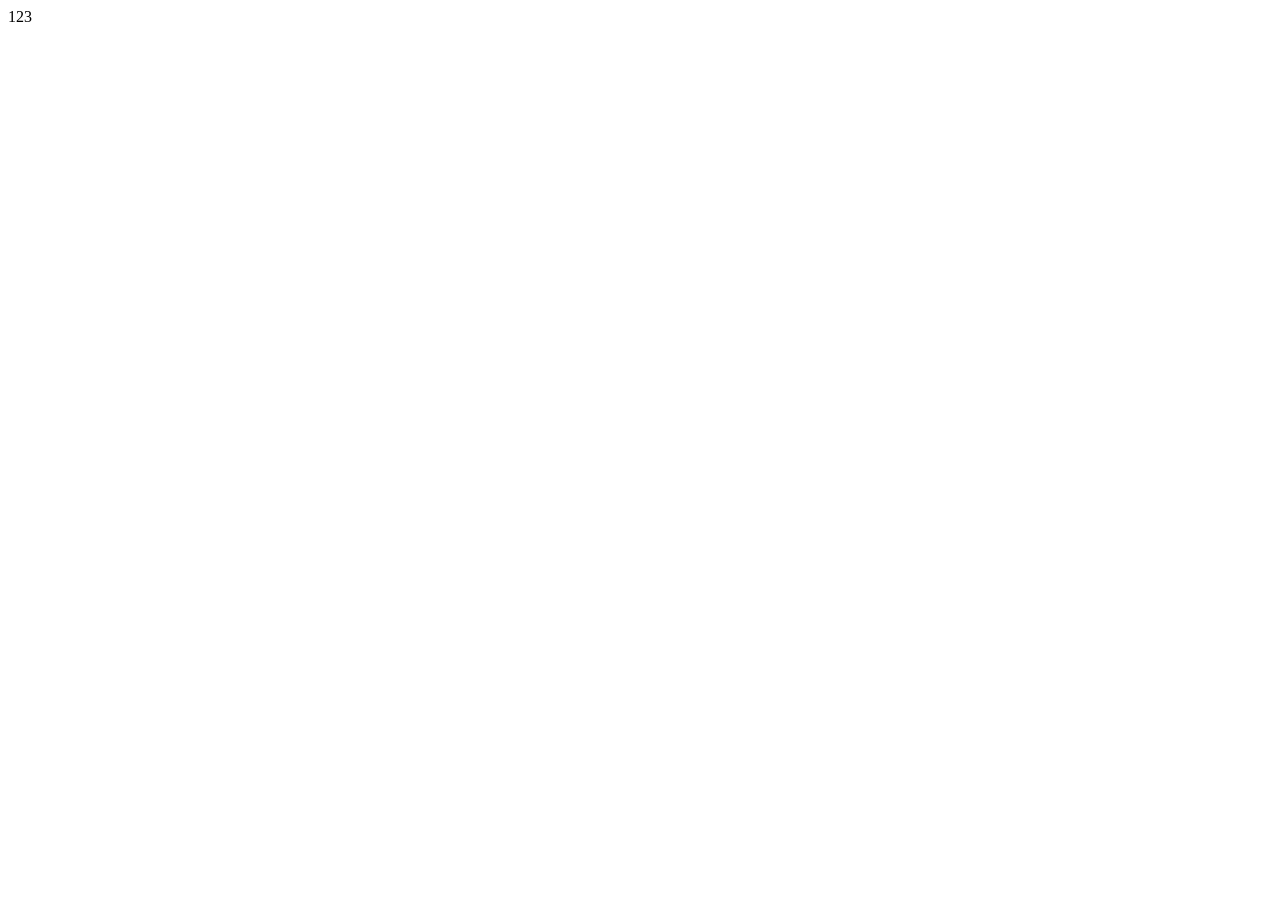
==== index.html @ 6142a8b9 "20250830" ====
<!DOCTYPE html PUBLIC "-//W3C//DTD XHTML 1.0 Transitional//EN" "http://www.w3.org/TR/xhtml1/DTD/xhtml1-transitional.dtd">
<html lang="zh-CN">
<head>
<meta name="renderer" content="webkit" />
<meta http-equiv="X-UA-Compatible" content="IE=edge,chrome=1" />
<meta http-equiv="Content-Type" content="text/html" charset="utf-8" />
<title>网页标题</title>
</head>
<body>
123
</body>
</html>
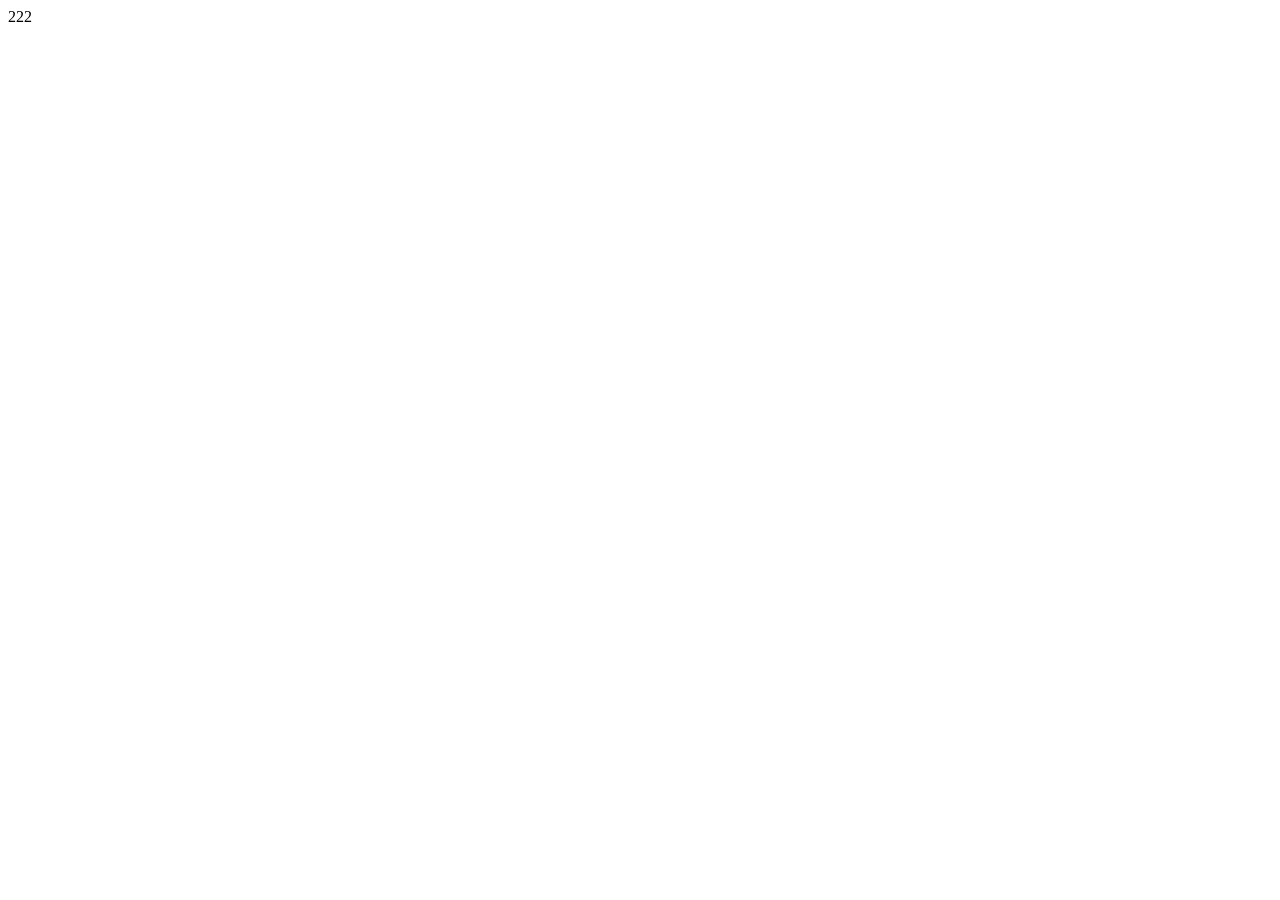
==== commit bc05e3be: "20250830" ====
--- a/index.html
+++ b/index.html
@@ -7,6 +7,6 @@
 <title>网页标题</title>
 </head>
 <body>
-123
+222
 </body>
 </html>
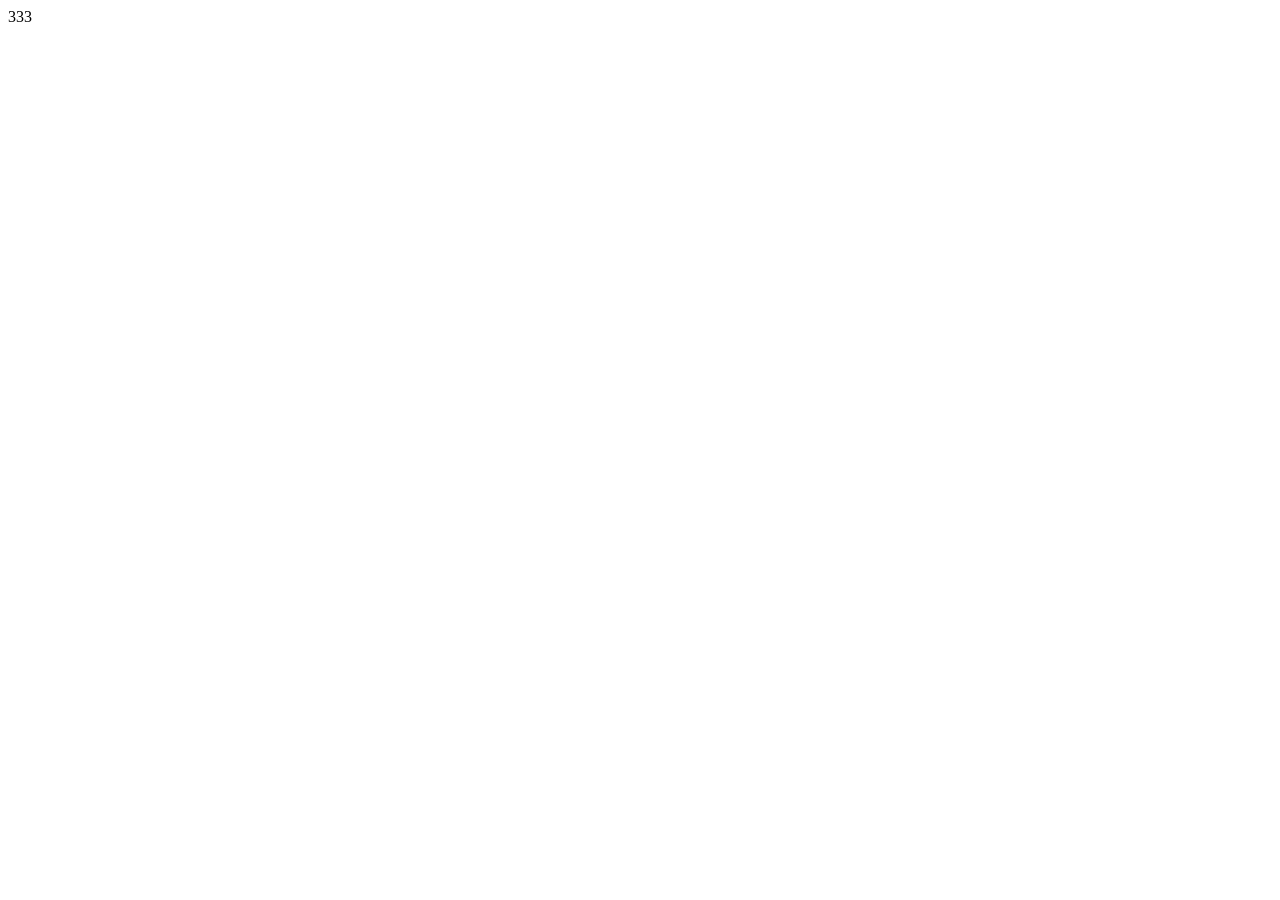
==== commit 6b33697f: "20250830" ====
--- a/index.html
+++ b/index.html
@@ -7,6 +7,6 @@
 <title>网页标题</title>
 </head>
 <body>
-222
+333
 </body>
 </html>
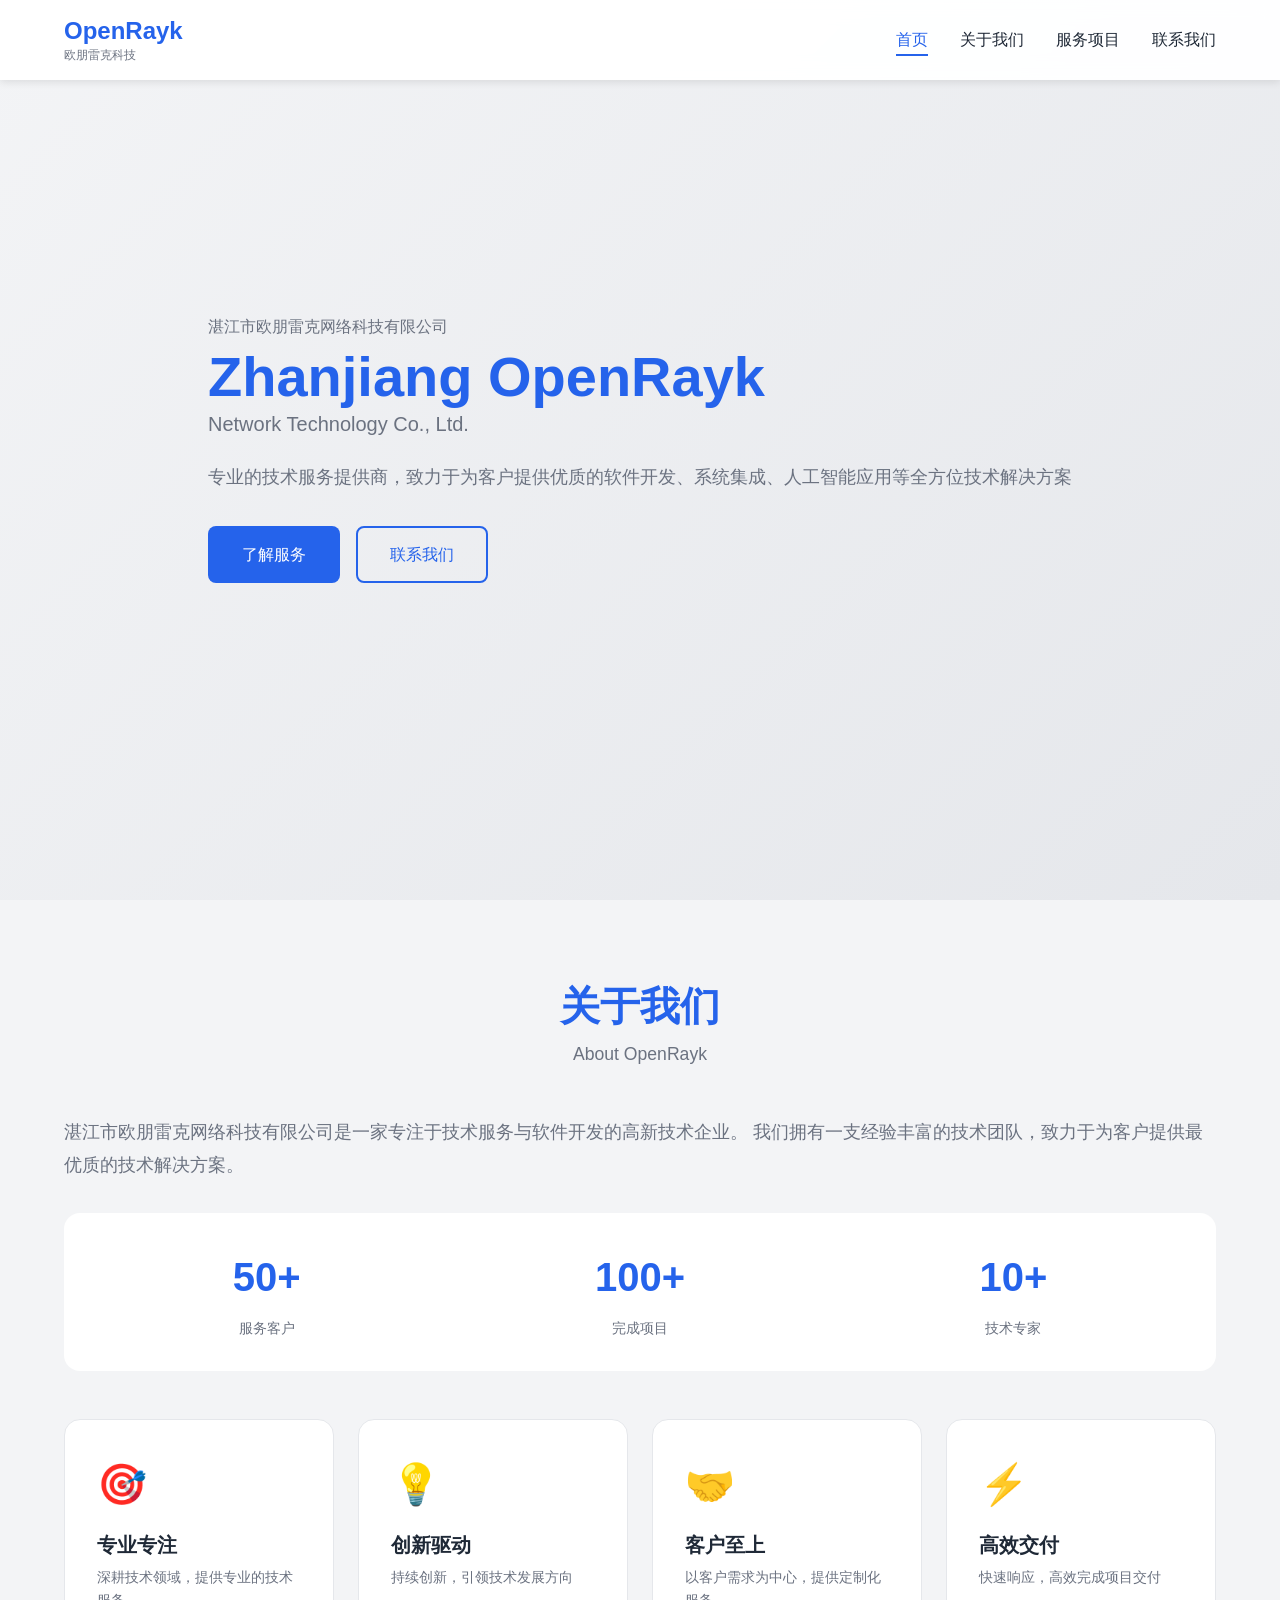
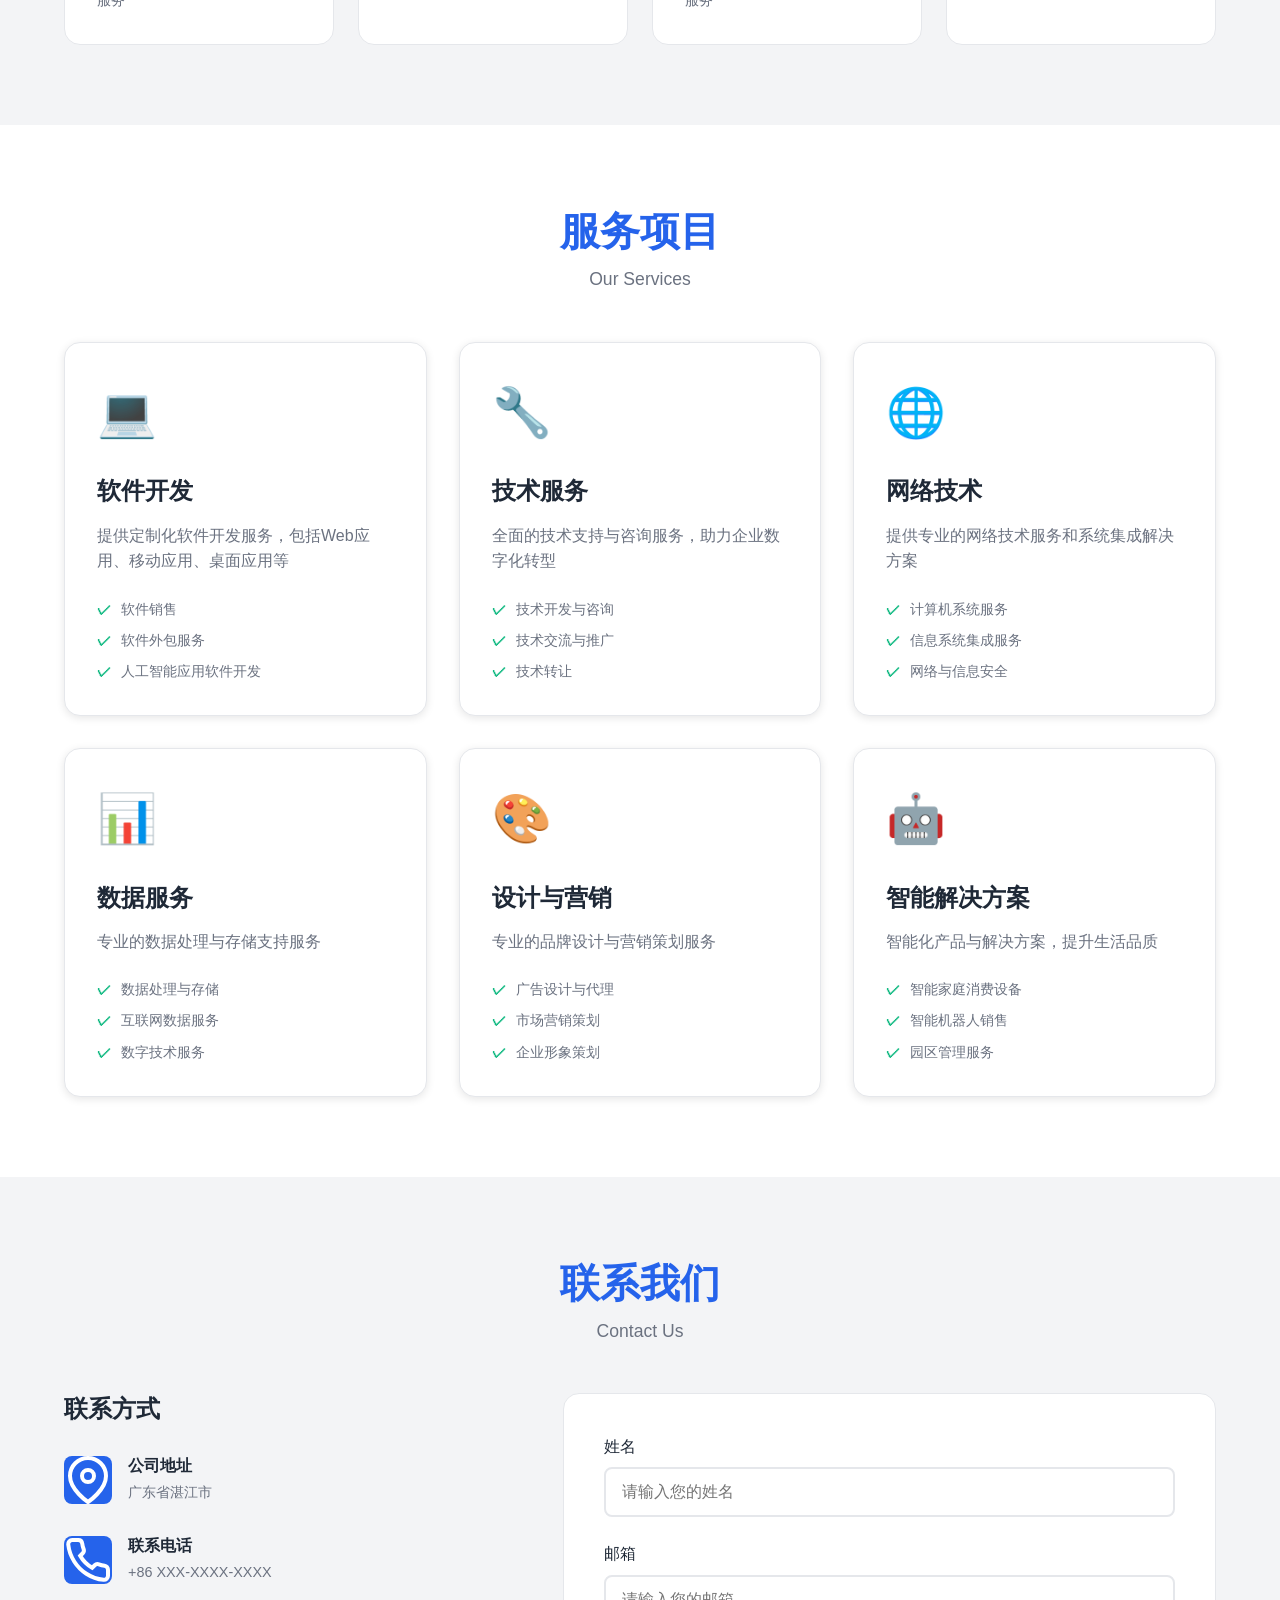
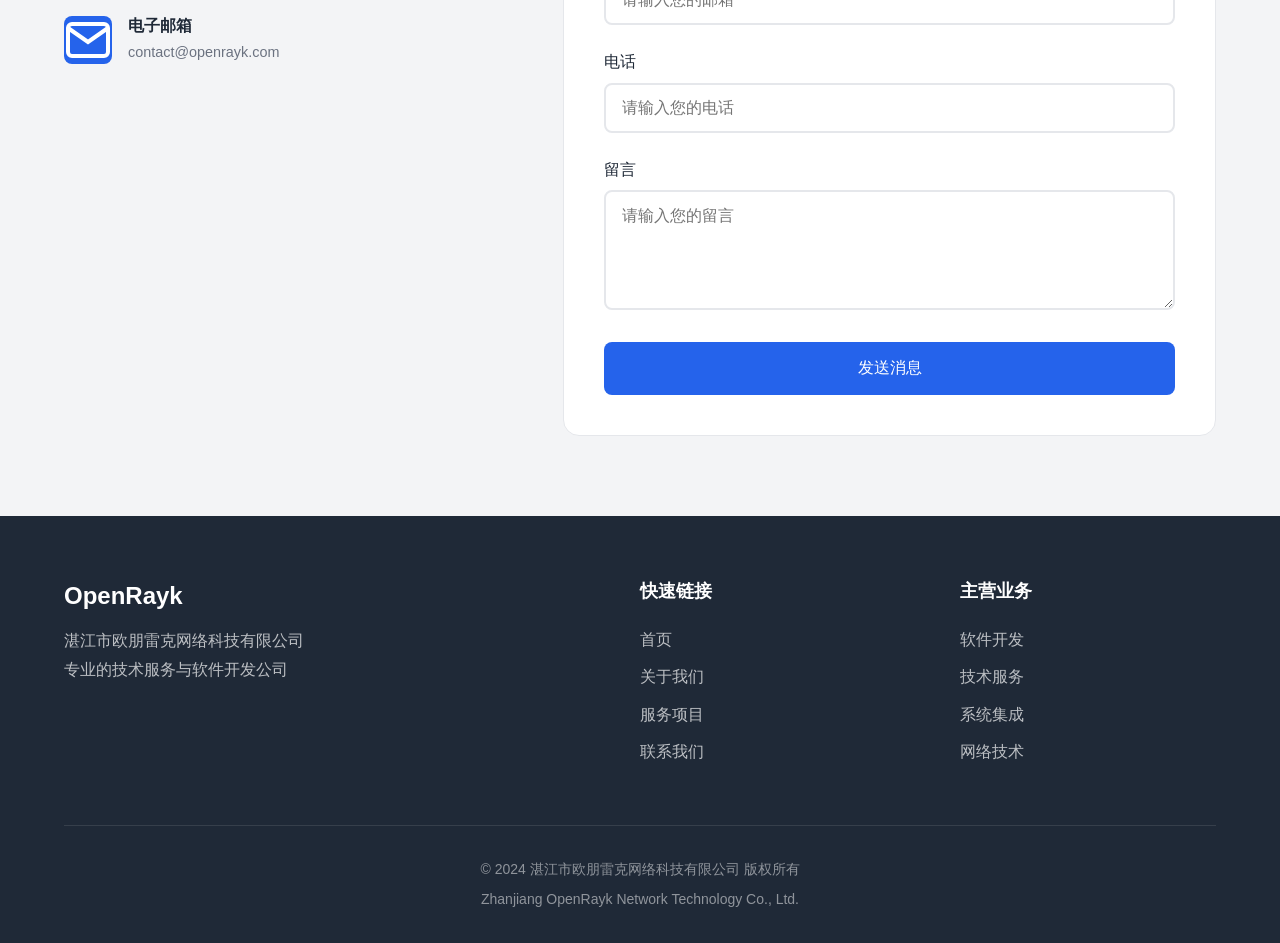
==== commit df40885e: "20260402" ====
--- a/index.html
+++ b/index.html
@@ -1,12 +1,300 @@
-<!DOCTYPE html PUBLIC "-//W3C//DTD XHTML 1.0 Transitional//EN" "http://www.w3.org/TR/xhtml1/DTD/xhtml1-transitional.dtd">
+<!DOCTYPE html>
 <html lang="zh-CN">
 <head>
-<meta name="renderer" content="webkit" />
-<meta http-equiv="X-UA-Compatible" content="IE=edge,chrome=1" />
-<meta http-equiv="Content-Type" content="text/html" charset="utf-8" />
-<title>网页标题</title>
+    <meta charset="UTF-8">
+    <meta name="viewport" content="width=device-width, initial-scale=1.0">
+    <meta name="description" content="湛江市欧朋雷克网络科技有限公司 - 专业的技术服务与软件开发公司">
+    <meta name="keywords" content="软件开发,技术服务,人工智能,网络技术,OpenRayk">
+    <title>湛江市欧朋雷克网络科技有限公司 | OpenRayk Network Technology</title>
+    <link rel="stylesheet" href="styles.css">
+    <link rel="icon" type="image/png" href="data:image/svg+xml,<svg xmlns='http://www.w3.org/2000/svg' viewBox='0 0 100 100'><text y='.9em' font-size='90'>🌐</text></svg>">
 </head>
 <body>
-333
+    <header class="header" id="header">
+        <nav class="nav container">
+            <div class="nav__logo">
+                <h1>OpenRayk</h1>
+                <span class="nav__subtitle">欧朋雷克科技</span>
+            </div>
+            <div class="nav__menu" id="nav-menu">
+                <ul class="nav__list">
+                    <li class="nav__item"><a href="#home" class="nav__link active">首页</a></li>
+                    <li class="nav__item"><a href="#about" class="nav__link">关于我们</a></li>
+                    <li class="nav__item"><a href="#services" class="nav__link">服务项目</a></li>
+                    <li class="nav__item"><a href="#contact" class="nav__link">联系我们</a></li>
+                </ul>
+                <div class="nav__close" id="nav-close">
+                    <svg width="24" height="24" viewBox="0 0 24 24" fill="none" stroke="currentColor" stroke-width="2">
+                        <line x1="18" y1="6" x2="6" y2="18"></line>
+                        <line x1="6" y1="6" x2="18" y2="18"></line>
+                    </svg>
+                </div>
+            </div>
+            <div class="nav__toggle" id="nav-toggle">
+                <svg width="24" height="24" viewBox="0 0 24 24" fill="none" stroke="currentColor" stroke-width="2">
+                    <line x1="3" y1="12" x2="21" y2="12"></line>
+                    <line x1="3" y1="6" x2="21" y2="6"></line>
+                    <line x1="3" y1="18" x2="21" y2="18"></line>
+                </svg>
+            </div>
+        </nav>
+    </header>
+
+    <main class="main">
+        <section class="hero section" id="home">
+            <div class="hero__container container">
+                <div class="hero__content">
+                    <h2 class="hero__title">
+                        <span class="hero__title-small">湛江市欧朋雷克网络科技有限公司</span>
+                        <span class="hero__title-main">Zhanjiang OpenRayk</span>
+                        <span class="hero__title-sub">Network Technology Co., Ltd.</span>
+                    </h2>
+                    <p class="hero__description">
+                        专业的技术服务提供商，致力于为客户提供优质的软件开发、系统集成、人工智能应用等全方位技术解决方案
+                    </p>
+                    <div class="hero__buttons">
+                        <a href="#services" class="button button--primary">了解服务</a>
+                        <a href="#contact" class="button button--outline">联系我们</a>
+                    </div>
+                </div>
+            </div>
+        </section>
+
+        <section class="about section" id="about">
+            <div class="container">
+                <h2 class="section__title">关于我们</h2>
+                <p class="section__subtitle">About OpenRayk</p>
+                
+                <div class="about__content">
+                    <div class="about__info">
+                        <p class="about__description">
+                            湛江市欧朋雷克网络科技有限公司是一家专注于技术服务与软件开发的高新技术企业。
+                            我们拥有一支经验丰富的技术团队，致力于为客户提供最优质的技术解决方案。
+                        </p>
+                        <div class="about__stats">
+                            <div class="stat__item">
+                                <span class="stat__number">50+</span>
+                                <span class="stat__text">服务客户</span>
+                            </div>
+                            <div class="stat__item">
+                                <span class="stat__number">100+</span>
+                                <span class="stat__text">完成项目</span>
+                            </div>
+                            <div class="stat__item">
+                                <span class="stat__number">10+</span>
+                                <span class="stat__text">技术专家</span>
+                            </div>
+                        </div>
+                    </div>
+                    
+                    <div class="about__features">
+                        <div class="feature__card">
+                            <div class="feature__icon">🎯</div>
+                            <h3 class="feature__title">专业专注</h3>
+                            <p class="feature__description">深耕技术领域，提供专业的技术服务</p>
+                        </div>
+                        <div class="feature__card">
+                            <div class="feature__icon">💡</div>
+                            <h3 class="feature__title">创新驱动</h3>
+                            <p class="feature__description">持续创新，引领技术发展方向</p>
+                        </div>
+                        <div class="feature__card">
+                            <div class="feature__icon">🤝</div>
+                            <h3 class="feature__title">客户至上</h3>
+                            <p class="feature__description">以客户需求为中心，提供定制化服务</p>
+                        </div>
+                        <div class="feature__card">
+                            <div class="feature__icon">⚡</div>
+                            <h3 class="feature__title">高效交付</h3>
+                            <p class="feature__description">快速响应，高效完成项目交付</p>
+                        </div>
+                    </div>
+                </div>
+            </div>
+        </section>
+
+        <section class="services section" id="services">
+            <div class="container">
+                <h2 class="section__title">服务项目</h2>
+                <p class="section__subtitle">Our Services</p>
+                
+                <div class="services__grid">
+                    <div class="service__card">
+                        <div class="service__icon">💻</div>
+                        <h3 class="service__title">软件开发</h3>
+                        <p class="service__description">提供定制化软件开发服务，包括Web应用、移动应用、桌面应用等</p>
+                        <ul class="service__list">
+                            <li>软件销售</li>
+                            <li>软件外包服务</li>
+                            <li>人工智能应用软件开发</li>
+                        </ul>
+                    </div>
+
+                    <div class="service__card">
+                        <div class="service__icon">🔧</div>
+                        <h3 class="service__title">技术服务</h3>
+                        <p class="service__description">全面的技术支持与咨询服务，助力企业数字化转型</p>
+                        <ul class="service__list">
+                            <li>技术开发与咨询</li>
+                            <li>技术交流与推广</li>
+                            <li>技术转让</li>
+                        </ul>
+                    </div>
+
+                    <div class="service__card">
+                        <div class="service__icon">🌐</div>
+                        <h3 class="service__title">网络技术</h3>
+                        <p class="service__description">提供专业的网络技术服务和系统集成解决方案</p>
+                        <ul class="service__list">
+                            <li>计算机系统服务</li>
+                            <li>信息系统集成服务</li>
+                            <li>网络与信息安全</li>
+                        </ul>
+                    </div>
+
+                    <div class="service__card">
+                        <div class="service__icon">📊</div>
+                        <h3 class="service__title">数据服务</h3>
+                        <p class="service__description">专业的数据处理与存储支持服务</p>
+                        <ul class="service__list">
+                            <li>数据处理与存储</li>
+                            <li>互联网数据服务</li>
+                            <li>数字技术服务</li>
+                        </ul>
+                    </div>
+
+                    <div class="service__card">
+                        <div class="service__icon">🎨</div>
+                        <h3 class="service__title">设计与营销</h3>
+                        <p class="service__description">专业的品牌设计与营销策划服务</p>
+                        <ul class="service__list">
+                            <li>广告设计与代理</li>
+                            <li>市场营销策划</li>
+                            <li>企业形象策划</li>
+                        </ul>
+                    </div>
+
+                    <div class="service__card">
+                        <div class="service__icon">🤖</div>
+                        <h3 class="service__title">智能解决方案</h3>
+                        <p class="service__description">智能化产品与解决方案，提升生活品质</p>
+                        <ul class="service__list">
+                            <li>智能家庭消费设备</li>
+                            <li>智能机器人销售</li>
+                            <li>园区管理服务</li>
+                        </ul>
+                    </div>
+                </div>
+            </div>
+        </section>
+
+        <section class="contact section" id="contact">
+            <div class="container">
+                <h2 class="section__title">联系我们</h2>
+                <p class="section__subtitle">Contact Us</p>
+                
+                <div class="contact__content">
+                    <div class="contact__info">
+                        <h3 class="contact__title">联系方式</h3>
+                        <div class="contact__item">
+                            <svg class="contact__icon" width="24" height="24" viewBox="0 0 24 24" fill="none" stroke="currentColor" stroke-width="2">
+                                <path d="M21 10c0 7-9 13-9 13s-9-6-9-13a9 9 0 0 1 18 0z"></path>
+                                <circle cx="12" cy="10" r="3"></circle>
+                            </svg>
+                            <div>
+                                <h4>公司地址</h4>
+                                <p>广东省湛江市</p>
+                            </div>
+                        </div>
+                        <div class="contact__item">
+                            <svg class="contact__icon" width="24" height="24" viewBox="0 0 24 24" fill="none" stroke="currentColor" stroke-width="2">
+                                <path d="M22 16.92v3a2 2 0 0 1-2.18 2 19.79 19.79 0 0 1-8.63-3.07 19.5 19.5 0 0 1-6-6 19.79 19.79 0 0 1-3.07-8.67A2 2 0 0 1 4.11 2h3a2 2 0 0 1 2 1.72 12.84 12.84 0 0 0 .7 2.81 2 2 0 0 1-.45 2.11L8.09 9.91a16 16 0 0 0 6 6l1.27-1.27a2 2 0 0 1 2.11-.45 12.84 12.84 0 0 0 2.81.7A2 2 0 0 1 22 16.92z"></path>
+                            </svg>
+                            <div>
+                                <h4>联系电话</h4>
+                                <p>+86 XXX-XXXX-XXXX</p>
+                            </div>
+                        </div>
+                        <div class="contact__item">
+                            <svg class="contact__icon" width="24" height="24" viewBox="0 0 24 24" fill="none" stroke="currentColor" stroke-width="2">
+                                <path d="M4 4h16c1.1 0 2 .9 2 2v12c0 1.1-.9 2-2 2H4c-1.1 0-2-.9-2-2V6c0-1.1.9-2 2-2z"></path>
+                                <polyline points="22,6 12,13 2,6"></polyline>
+                            </svg>
+                            <div>
+                                <h4>电子邮箱</h4>
+                                <p>contact@openrayk.com</p>
+                            </div>
+                        </div>
+                    </div>
+
+                    <div class="contact__form-wrapper">
+                        <form class="contact__form" id="contact-form">
+                            <div class="form__group">
+                                <label for="name" class="form__label">姓名</label>
+                                <input type="text" id="name" name="name" class="form__input" placeholder="请输入您的姓名" required>
+                            </div>
+                            <div class="form__group">
+                                <label for="email" class="form__label">邮箱</label>
+                                <input type="email" id="email" name="email" class="form__input" placeholder="请输入您的邮箱" required>
+                            </div>
+                            <div class="form__group">
+                                <label for="phone" class="form__label">电话</label>
+                                <input type="tel" id="phone" name="phone" class="form__input" placeholder="请输入您的电话">
+                            </div>
+                            <div class="form__group">
+                                <label for="message" class="form__label">留言</label>
+                                <textarea id="message" name="message" class="form__textarea" placeholder="请输入您的留言" rows="4" required></textarea>
+                            </div>
+                            <button type="submit" class="button button--primary button--full">发送消息</button>
+                        </form>
+                    </div>
+                </div>
+            </div>
+        </section>
+    </main>
+
+    <footer class="footer">
+        <div class="container">
+            <div class="footer__content">
+                <div class="footer__info">
+                    <h3 class="footer__logo">OpenRayk</h3>
+                    <p class="footer__description">
+                        湛江市欧朋雷克网络科技有限公司<br>
+                        专业的技术服务与软件开发公司
+                    </p>
+                </div>
+                <div class="footer__links">
+                    <h4>快速链接</h4>
+                    <ul>
+                        <li><a href="#home">首页</a></li>
+                        <li><a href="#about">关于我们</a></li>
+                        <li><a href="#services">服务项目</a></li>
+                        <li><a href="#contact">联系我们</a></li>
+                    </ul>
+                </div>
+                <div class="footer__services">
+                    <h4>主营业务</h4>
+                    <ul>
+                        <li>软件开发</li>
+                        <li>技术服务</li>
+                        <li>系统集成</li>
+                        <li>网络技术</li>
+                    </ul>
+                </div>
+            </div>
+            <div class="footer__bottom">
+                <p>&copy; 2024 湛江市欧朋雷克网络科技有限公司 版权所有</p>
+                <p>Zhanjiang OpenRayk Network Technology Co., Ltd.</p>
+            </div>
+        </div>
+    </footer>
+
+    <a href="#home" class="scrolltop" id="scrolltop">
+        <svg width="24" height="24" viewBox="0 0 24 24" fill="none" stroke="currentColor" stroke-width="2">
+            <polyline points="18 15 12 9 6 15"></polyline>
+        </svg>
+    </a>
+
+    <script src="script.js"></script>
 </body>
-</html>+</html>
--- a/styles.css
+++ b/styles.css
@@ -0,0 +1,574 @@
+:root {
+    --header-height: 5rem;
+    --primary-color: #2563eb;
+    --primary-dark: #1d4ed8;
+    --primary-light: #3b82f6;
+    --secondary-color: #10b981;
+    --text-color: #1f2937;
+    --text-light: #6b7280;
+    --bg-color: #ffffff;
+    --bg-secondary: #f3f4f6;
+    --border-color: #e5e7eb;
+    --shadow: 0 2px 8px 0 rgb(0 0 0 / 0.1);
+    --transition: all 0.3s ease;
+    --radius: 8px;
+    --radius-lg: 16px;
+}
+
+*
+{
+    margin: 0;
+    padding: 0;
+    box-sizing: border-box;
+}
+
+html {
+    scroll-behavior: smooth;
+}
+
+body {
+    font-family: -apple-system, BlinkMacSystemFont, 'Segoe UI', 'PingFang SC', 'Microsoft YaHei', sans-serif;
+    font-size: 16px;
+    line-height: 1.6;
+    color: var(--text-color);
+    background-color: var(--bg-color);
+}
+h1, h2, h3, h4 {
+    font-weight: 600;
+    line-height: 1.3;
+}
+a {
+    text-decoration: none;
+    color: inherit;
+}
+ul {
+    list-style: none;
+}
+.container {
+    max-width: 1200px;
+    margin: 0 auto;
+    padding: 0 1.5rem;
+}
+.section {
+    padding: 5rem 0;
+}
+.section__title {
+    font-size: 2.5rem;
+    text-align: center;
+    margin-bottom: 0.5rem;
+    color: var(--primary-color);
+}
+.section__subtitle {
+    text-align: center;
+    color: var(--text-light);
+    font-size: 1.1rem;
+    margin-bottom: 3rem;
+}
+.button {
+    display: inline-flex;
+    align-items: center;
+    justify-content: center;
+    padding: 0.875rem 2rem;
+    border-radius: var(--radius);
+    font-weight: 500;
+    font-size: 1rem;
+    cursor: pointer;
+    transition: var(--transition);
+    border: 2px solid transparent;
+}
+.button--primary {
+    background: var(--primary-color);
+    color: white;
+}
+.button--primary:hover {
+    background: var(--primary-dark);
+    transform: translateY(-2px);
+    box-shadow: 0 4px 12px rgba(0, 0, 0, 0.15);
+}
+.button--outline {
+    background: transparent;
+    border-color: var(--primary-color);
+    color: var(--primary-color);
+}
+.button--outline:hover {
+    background: var(--primary-color);
+    color: white;
+}
+.button--full {
+    width: 100%;
+}
+.header {
+    position: fixed;
+    top: 0;
+    left: 0;
+    width: 100%;
+    background: rgba(255, 255, 255, 0.95);
+    backdrop-filter: blur(10px);
+    z-index: 1000;
+    box-shadow: var(--shadow);
+    transition: var(--transition);
+}
+.header.scroll-header {
+    box-shadow: 0 4px 12px rgba(0, 0, 0, 0.1);
+}
+.nav {
+    height: var(--header-height);
+    display: flex;
+    justify-content: space-between;
+    align-items: center;
+}
+.nav__logo {
+    display: flex;
+    flex-direction: column;
+}
+.nav__logo h1 {
+    font-size: 1.5rem;
+    color: var(--primary-color);
+    font-weight: 700;
+}
+.nav__subtitle {
+    font-size: 0.75rem;
+    color: var(--text-light);
+}
+.nav__menu {
+    display: flex;
+    gap: 2rem;
+}
+.nav__list {
+    display: flex;
+    gap: 2rem;
+}
+.nav__link {
+    font-weight: 500;
+    color: var(--text-color);
+    position: relative;
+    padding: 0.5rem 0;
+    transition: var(--transition);
+}
+.nav__link::after {
+    content: '';
+    position: absolute;
+    bottom: 0;
+    left: 0;
+    width: 0;
+    height: 2px;
+    background: var(--primary-color);
+    transition: var(--transition);
+}
+.nav__link:hover,
+.nav__link.active {
+    color: var(--primary-color);
+}
+.nav__link:hover::after,
+.nav__link.active::after {
+    width: 100%;
+}
+.nav__toggle,
+.nav__close {
+    display: none;
+    cursor: pointer;
+    color: var(--text-color);
+}
+.hero {
+    min-height: 100vh;
+    display: flex;
+    align-items: center;
+    background: linear-gradient(135deg, #f3f4f6 0%, #e5e7eb 100%);
+    padding-top: var(--header-height);
+}
+.hero__container {
+    display: grid;
+    grid-template-columns: 1fr;
+    gap: 4rem;
+    align-items: center;
+}
+.hero__content {
+    z-index: 1;
+}
+.hero__title {
+    margin-bottom: 1.5rem;
+}
+.hero__title-small {
+    display: block;
+    font-size: 1rem;
+    color: var(--text-light);
+    margin-bottom: 0.5rem;
+    font-weight: 400;
+}
+.hero__title-main {
+    display: block;
+    font-size: 3.5rem;
+    color: var(--primary-color);
+    font-weight: 700;
+    line-height: 1.1;
+    margin-bottom: 0.25rem;
+}
+.hero__title-sub {
+    display: block;
+    font-size: 1.25rem;
+    color: var(--text-light);
+    font-weight: 400;
+}
+.hero__description {
+    font-size: 1.125rem;
+    color: var(--text-light);
+    margin-bottom: 2rem;
+    line-height: 1.8;
+}
+.hero__buttons {
+    display: flex;
+    gap: 1rem;
+    flex-wrap: wrap;
+}
+.about {
+    background: var(--bg-secondary);
+}
+.about__content {
+    display: grid;
+    gap: 3rem;
+}
+.about__description {
+    font-size: 1.125rem;
+    color: var(--text-light);
+    margin-bottom: 2rem;
+    line-height: 1.8;
+}
+.about__stats {
+    display: grid;
+    grid-template-columns: repeat(3, 1fr);
+    gap: 2rem;
+    padding: 2rem;
+    background: var(--bg-color);
+    border-radius: var(--radius-lg);
+    text-align: center;
+}
+.stat__item {
+    text-align: center;
+}
+.stat__number {
+    display: block;
+    font-size: 2.5rem;
+    font-weight: 700;
+    color: var(--primary-color);
+}
+.stat__text {
+    display: block;
+    color: var(--text-light);
+    font-size: 0.875rem;
+    margin-top: 0.5rem;
+}
+.about__features {
+    display: grid;
+    grid-template-columns: repeat(auto-fit, minmax(250px, 1fr));
+    gap: 1.5rem;
+}
+.feature__card {
+    padding: 2rem;
+    background: var(--bg-color);
+    border: 1px solid var(--border-color);
+    border-radius: var(--radius-lg);
+    transition: var(--transition);
+}
+.feature__card:hover {
+    transform: translateY(-5px);
+    box-shadow: 0 4px 12px rgba(0, 0, 0, 0.1);
+    border-color: var(--primary-color);
+}
+.feature__icon {
+    font-size: 2.5rem;
+    margin-bottom: 1rem;
+}
+.feature__title {
+    font-size: 1.25rem;
+    margin-bottom: 0.5rem;
+    color: var(--text-color);
+}
+.feature__description {
+    color: var(--text-light);
+    font-size: 0.9rem;
+}
+.services {
+    background: var(--bg-color);
+}
+.services__grid {
+    display: grid;
+    grid-template-columns: repeat(auto-fit, minmax(320px, 1fr));
+    gap: 2rem;
+}
+.service__card {
+    background: var(--bg-color);
+    padding: 2rem;
+    border-radius: var(--radius-lg);
+    box-shadow: var(--shadow);
+    transition: var(--transition);
+    border: 1px solid var(--border-color);
+}
+.service__card:hover {
+    transform: translateY(-10px);
+    box-shadow: var(--shadow);
+    border-color: var(--primary-color);
+}
+.service__icon {
+    font-size: 3rem;
+    margin-bottom: 1.5rem;
+}
+.service__title {
+    font-size: 1.5rem;
+    margin-bottom: 1rem;
+    color: var(--text-color);
+}
+.service__description {
+    color: var(--text-light);
+    margin-bottom: 1.5rem;
+    line-height: 1.6;
+}
+.service__list {
+    display: flex;
+    flex-direction: column;
+    gap: 0.5rem;
+}
+.service__list li {
+    position: relative;
+    padding-left: 1.5rem;
+    color: var(--text-light);
+    font-size: 0.9rem;
+}
+.service__list li::before {
+    content: '✓';
+    position: absolute;
+    left: 0;
+    color: var(--secondary-color);
+    font-weight: bold;
+}
+.contact {
+    background: var(--bg-secondary);
+}
+.contact__content {
+    display: grid;
+    grid-template-columns: 1fr 1.5fr;
+    gap: 4rem;
+    align-items: start;
+}
+.contact__title {
+    font-size: 1.5rem;
+    margin-bottom: 2rem;
+    color: var(--text-color);
+}
+.contact__item {
+    display: flex;
+    gap: 1rem;
+    margin-bottom: 2rem;
+    align-items: flex-start;
+}
+.contact__icon {
+    flex-shrink: 0;
+    width: 48px;
+    height: 48px;
+    background: var(--primary-color);
+    border-radius: var(--radius);
+    display: flex;
+    align-items: center;
+    justify-content: center;
+    color: white;
+}
+.contact__item h4 {
+    font-size: 1rem;
+    margin-bottom: 0.25rem;
+    color: var(--text-color);
+}
+.contact__item p {
+    color: var(--text-light);
+    font-size: 0.9rem;
+}
+.contact__form-wrapper {
+    background: var(--bg-color);
+    padding: 2.5rem;
+    border-radius: var(--radius-lg);
+    border: 1px solid var(--border-color);
+}
+.form__group {
+    margin-bottom: 1.5rem;
+}
+.form__label {
+    display: block;
+    margin-bottom: 0.5rem;
+    font-weight: 500;
+    color: var(--text-color);
+}
+.form__input,
+.form__textarea {
+    width: 100%;
+    padding: 0.875rem 1rem;
+    border: 2px solid var(--border-color);
+    border-radius: var(--radius);
+    font-size: 1rem;
+    font-family: inherit;
+    transition: var(--transition);
+}
+.form__input:focus,
+.form__textarea:focus {
+    outline: none;
+    border-color: var(--primary-color);
+    box-shadow: 0 0 0 3px rgba(37, 99, 235, 0.1);
+}
+.form__textarea {
+    resize: vertical;
+    min-height: 120px;
+}
+.footer {
+    background: #1f2937;
+    color: white;
+    padding-top: 4rem;
+}
+.footer__content {
+    display: grid;
+    grid-template-columns: 2fr 1fr 1fr;
+    gap: 4rem;
+    padding-bottom: 3rem;
+    border-bottom: 1px solid rgba(255, 255, 255, 0.1);
+}
+.footer__info {
+    flex: 1;
+}
+.footer__logo {
+    font-size: 1.5rem;
+    color: white;
+    margin-bottom: 1rem;
+}
+.footer__description {
+    color: rgba(255, 255, 255, 0.7);
+    line-height: 1.8;
+}
+.footer__links h4,
+.footer__services h4 {
+    font-size: 1.1rem;
+    margin-bottom: 1.5rem;
+    color: white;
+}
+.footer__links ul li,
+.footer__services ul li {
+    margin-bottom: 0.75rem;
+}
+.footer__links ul li a {
+    color: rgba(255, 255, 255, 0.7);
+    transition: var(--transition);
+}
+.footer__links ul li a:hover {
+    color: var(--primary-light);
+    padding-left: 0.5rem;
+}
+.footer__services ul li {
+    color: rgba(255, 255, 255, 0.7);
+}
+.footer__bottom {
+    text-align: center;
+    padding: 2rem 0;
+    color: rgba(255, 255, 255, 0.5);
+    font-size: 0.875rem;
+}
+.footer__bottom p:first-child {
+    margin-bottom: 0.5rem;
+}
+.scrolltop {
+    position: fixed;
+    right: 2rem;
+    bottom: 2rem;
+    width: 48px;
+    height: 48px;
+    background: var(--primary-color);
+    color: white;
+    border-radius: var(--radius);
+    display: flex;
+    align-items: center;
+    justify-content: center;
+    box-shadow: var(--shadow);
+    opacity: 0;
+    visibility: hidden;
+    transition: var(--transition);
+    z-index: 999;
+}
+.scrolltop:hover {
+    background: var(--primary-dark);
+    transform: translateY(-5px);
+}
+.scrolltop.show {
+    opacity: 1;
+    visibility: visible;
+}
+@media screen and (max-width: 1024px) {
+    .hero__container {
+        grid-template-columns: 1fr;
+        text-align: center;
+    }
+    .contact__content {
+        grid-template-columns: 1fr;
+    }
+    .footer__content {
+        grid-template-columns: 1fr 1fr;
+    }
+}
+@media screen and (max-width: 768px) {
+    .nav__menu {
+        position: fixed;
+        top: 0;
+        right: -100%;
+        width: 80%;
+        max-width: 300px;
+        height: 100vh;
+        background: var(--bg-color);
+        box-shadow: var(--shadow);
+        padding: 4rem 2rem;
+        transition: var(--transition);
+        z-index: 1001;
+    }
+    .nav__menu.show-menu {
+        right: 0;
+    }
+    .nav__list {
+        flex-direction: column;
+        gap: 1.5rem;
+    }
+    .nav__close {
+        display: block;
+        position: absolute;
+        top: 1rem;
+        right: 1rem;
+    }
+    .nav__toggle {
+        display: block;
+    }
+    .section {
+        padding: 3rem 0;
+    }
+    .section__title {
+        font-size: 2rem;
+    }
+    .hero__title-main {
+        font-size: 2.5rem;
+    }
+    .about__stats {
+        grid-template-columns: 1fr;
+        gap: 1.5rem;
+    }
+    .footer__content {
+        grid-template-columns: 1fr;
+        gap: 2rem;
+    }
+}
+@media screen and (max-width: 480px) {
+    .container {
+        padding: 0 1rem;
+    }
+    .hero__title-main {
+        font-size: 2rem;
+    }
+    .hero__buttons {
+        flex-direction: column;
+    }
+    .button {
+        width: 100%;
+    }
+    .services__grid {
+        grid-template-columns: 1fr;
+    }
+}
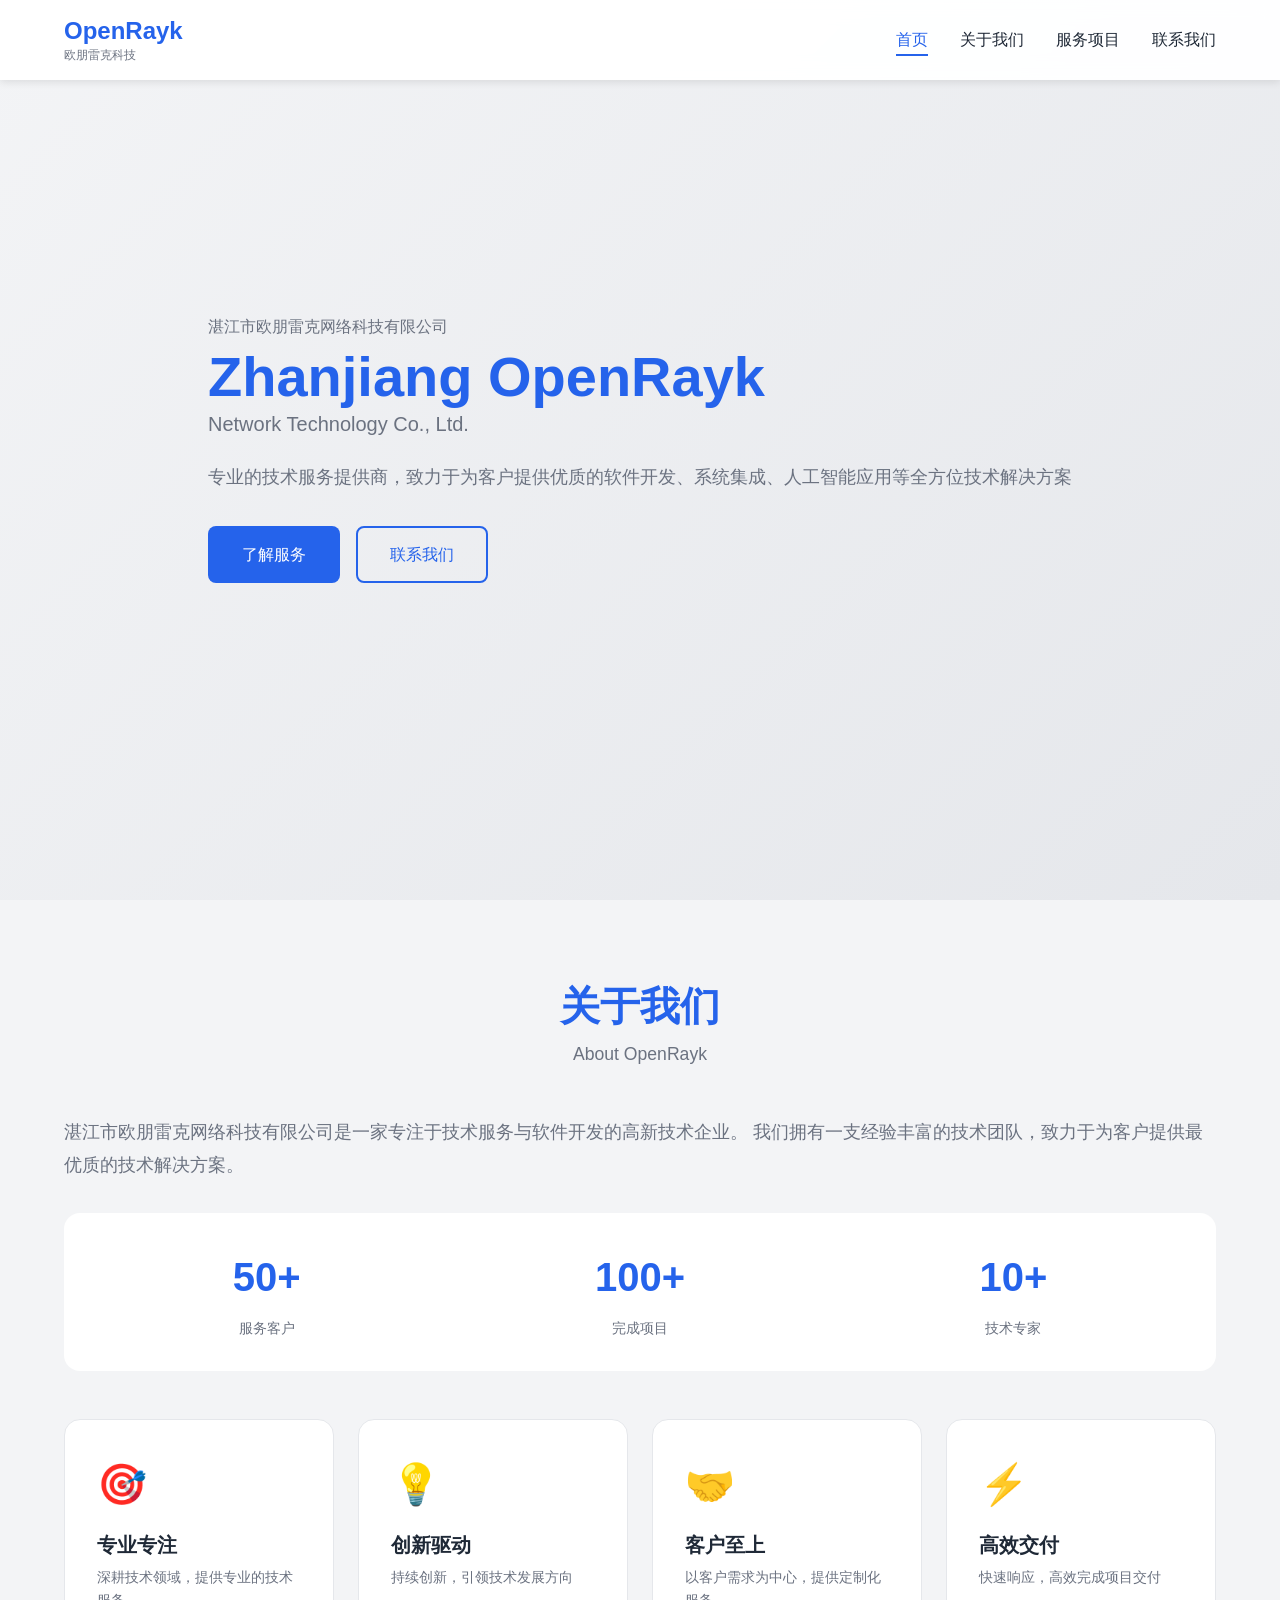
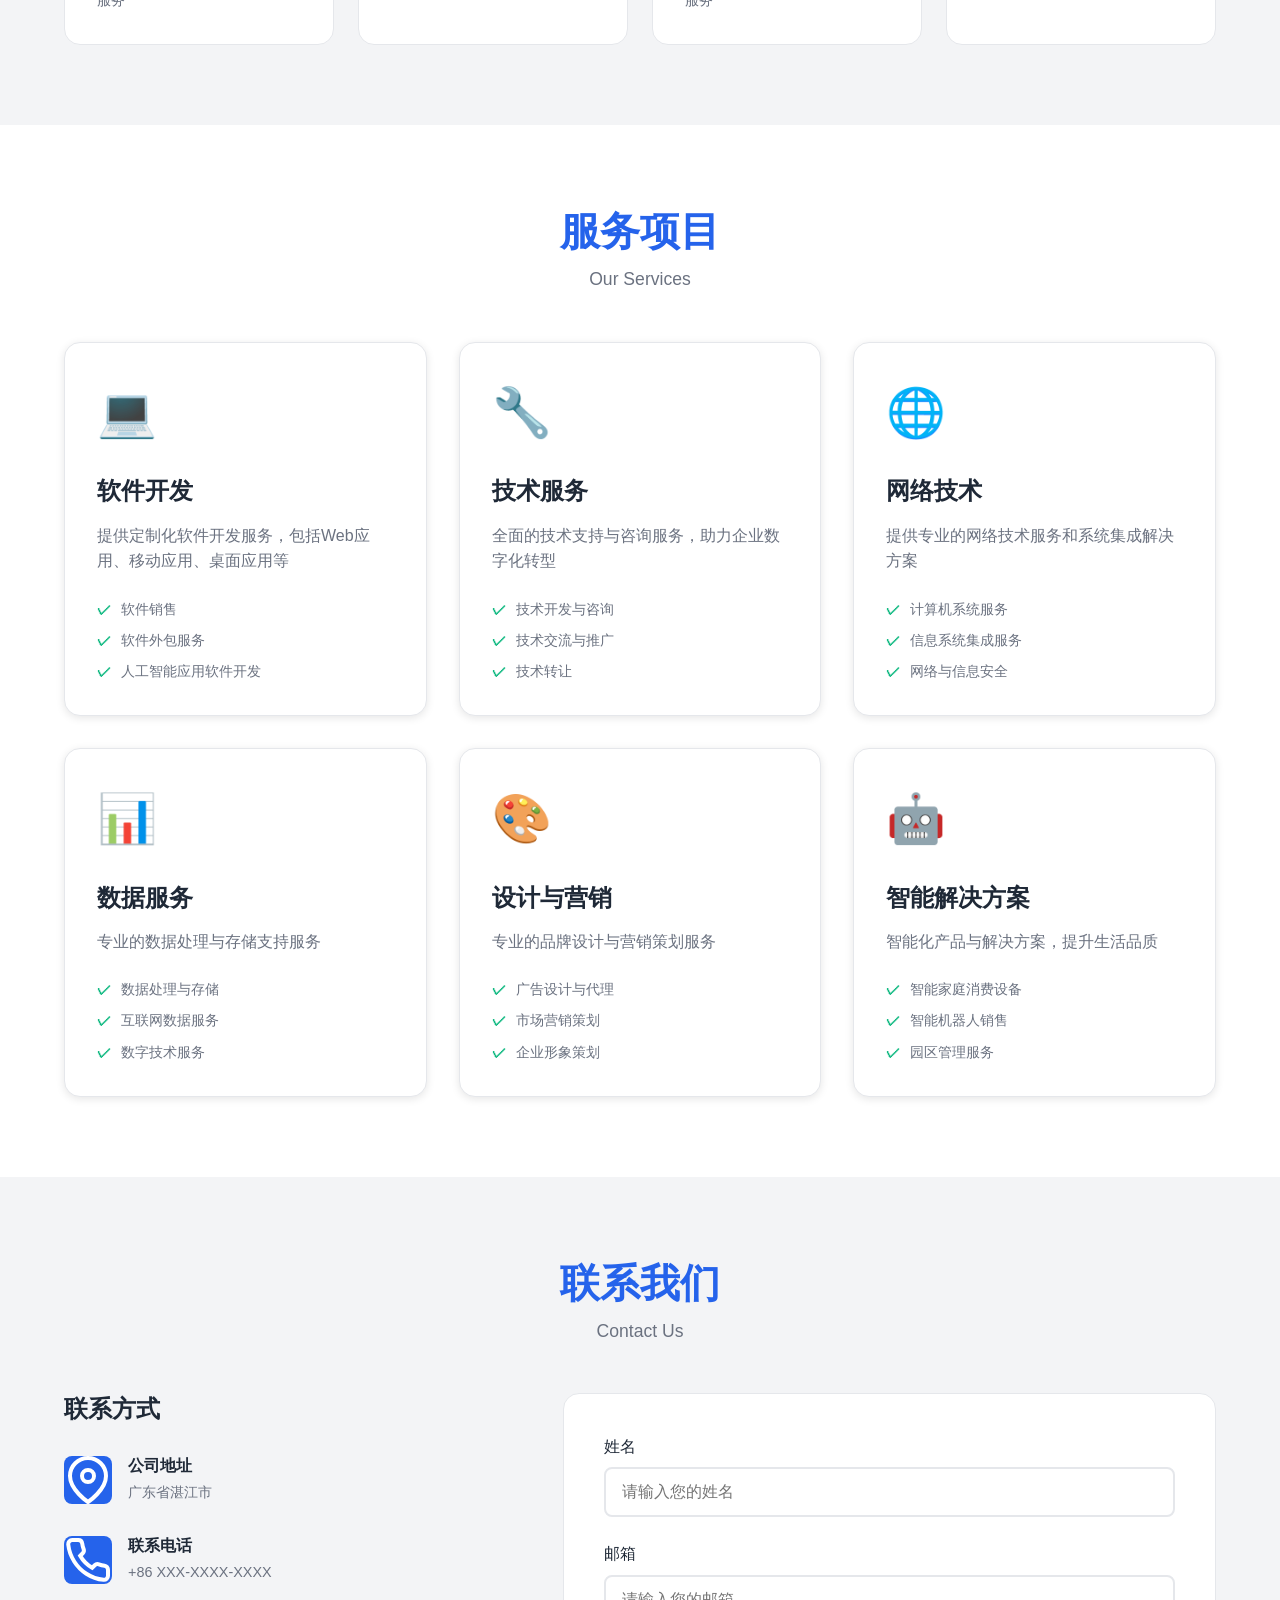
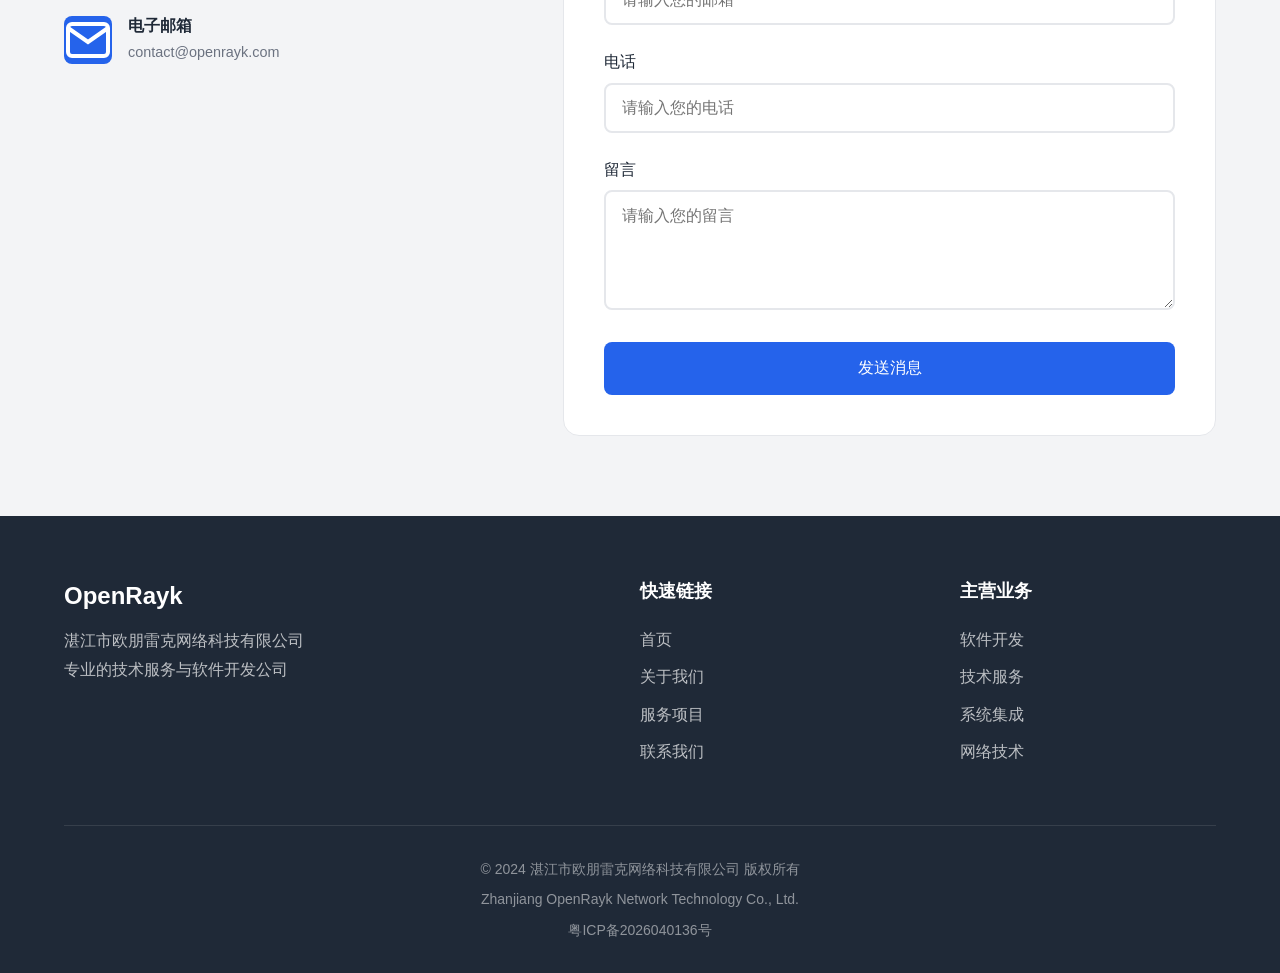
==== commit b5e24f64: "20260410" ====
--- a/index.html
+++ b/index.html
@@ -285,6 +285,7 @@
             <div class="footer__bottom">
                 <p>&copy; 2024 湛江市欧朋雷克网络科技有限公司 版权所有</p>
                 <p>Zhanjiang OpenRayk Network Technology Co., Ltd.</p>
+                <p class="footer__icp"><a href="https://beian.miit.gov.cn/" target="_blank" rel="noopener noreferrer">粤ICP备2026040136号</a></p>
             </div>
         </div>
     </footer>
--- a/styles.css
+++ b/styles.css
@@ -469,6 +469,16 @@
 .footer__bottom p:first-child {
     margin-bottom: 0.5rem;
 }
+.footer__bottom p:not(:first-child) {
+    margin-top: 0.5rem;
+}
+.footer__icp a {
+    color: rgba(255, 255, 255, 0.5);
+    transition: var(--transition);
+}
+.footer__icp a:hover {
+    color: var(--primary-light);
+}
 .scrolltop {
     position: fixed;
     right: 2rem;
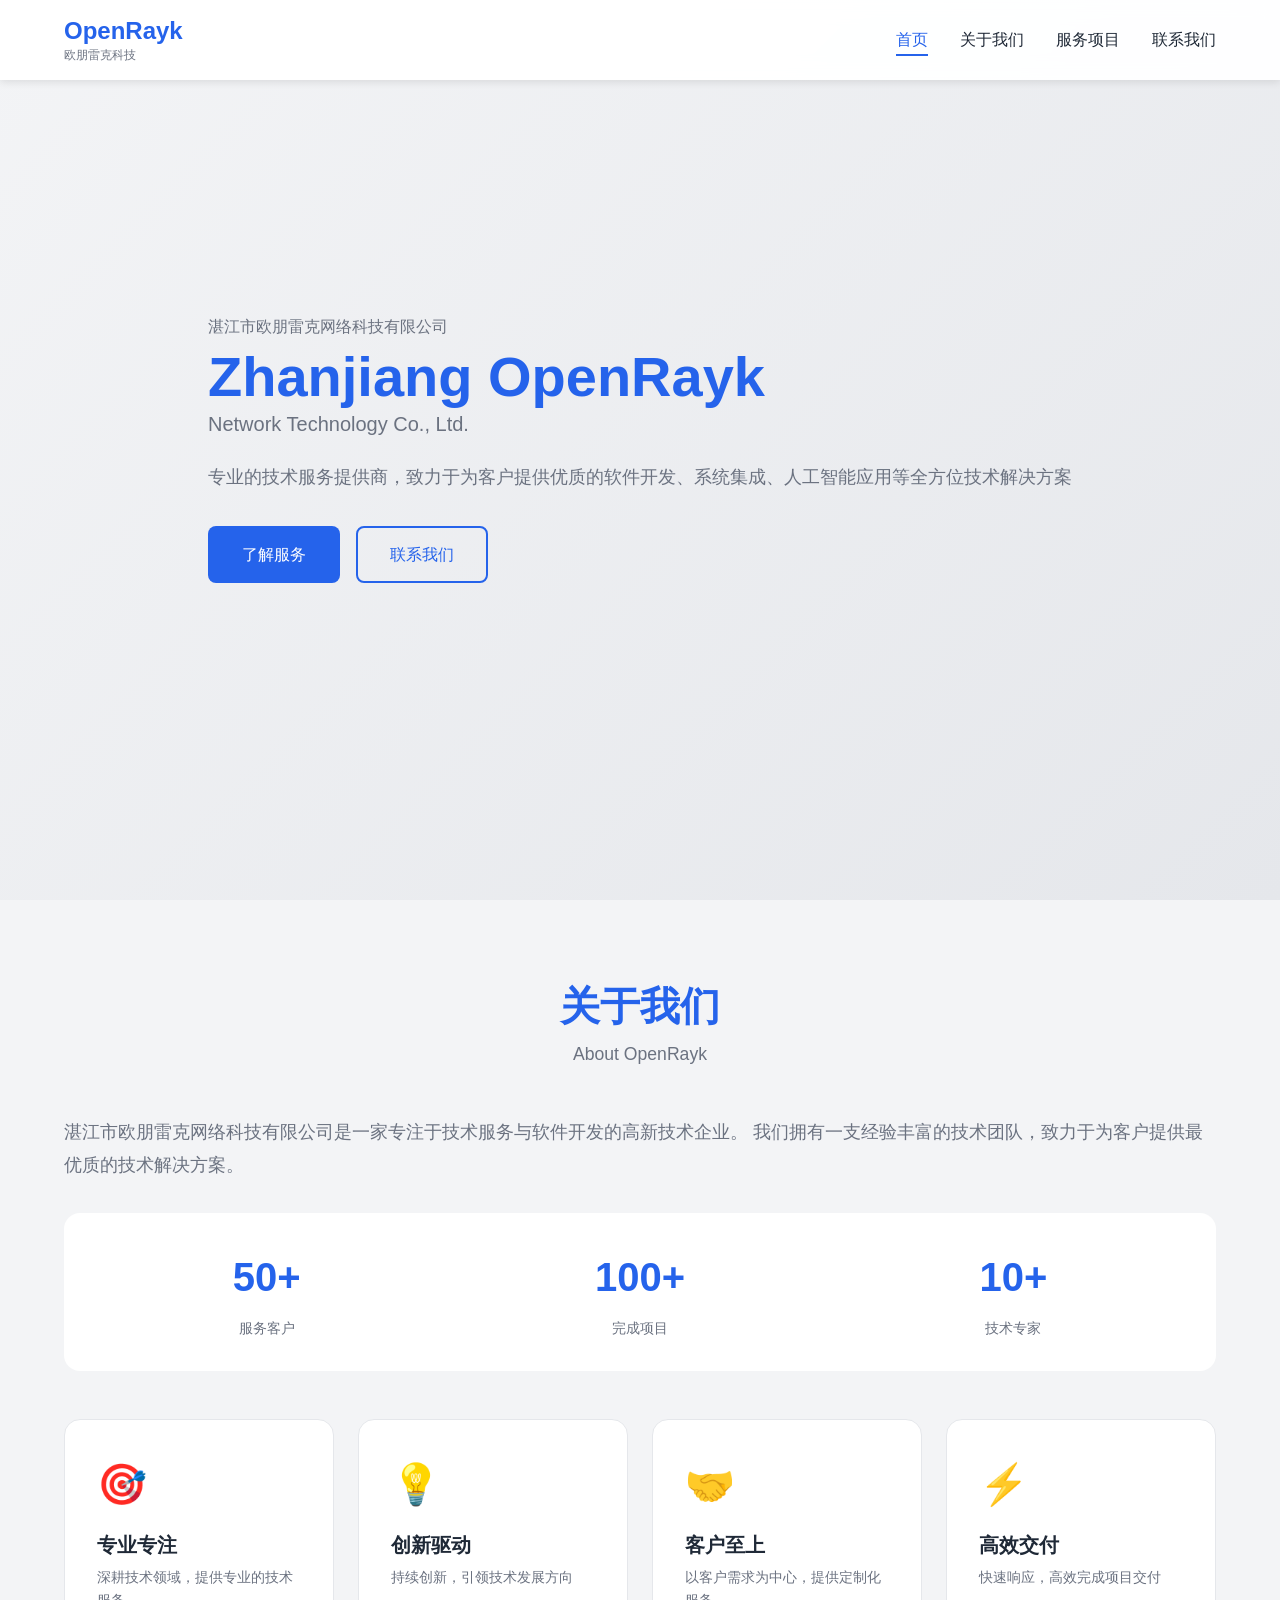
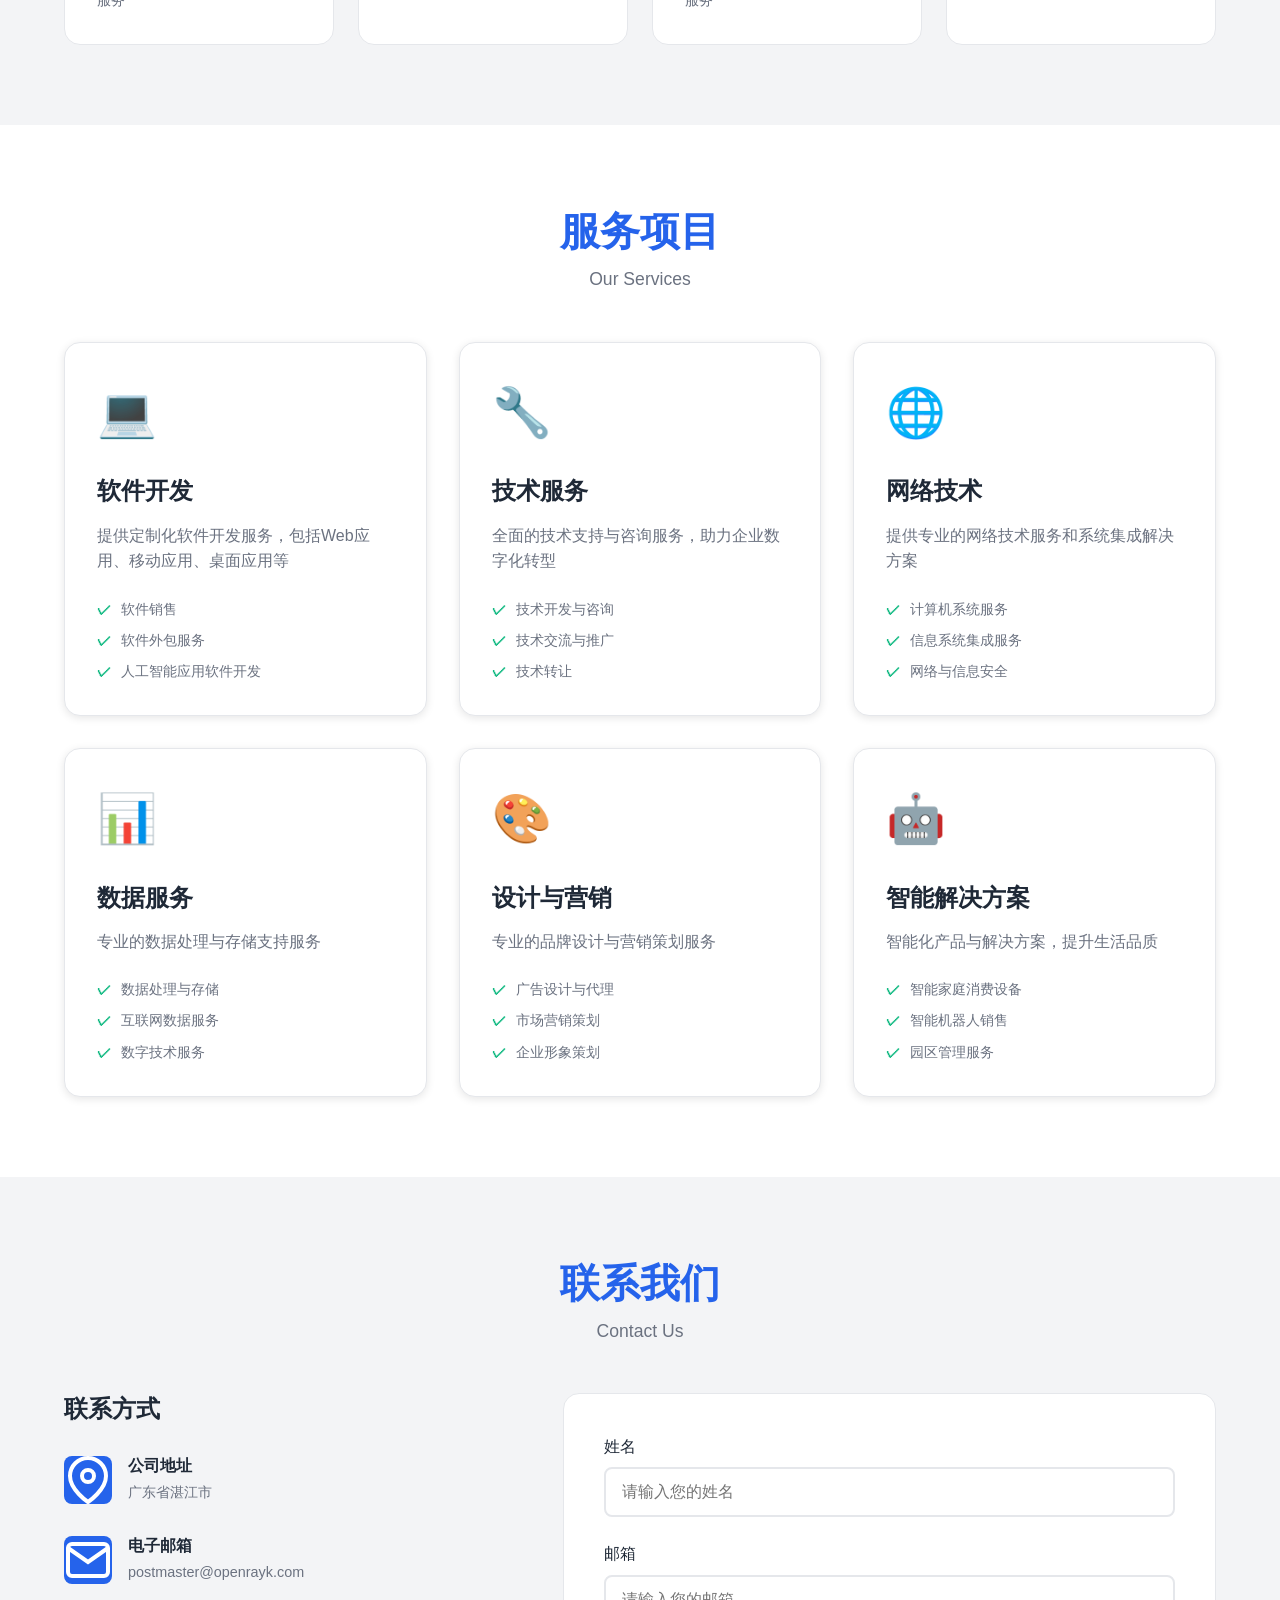
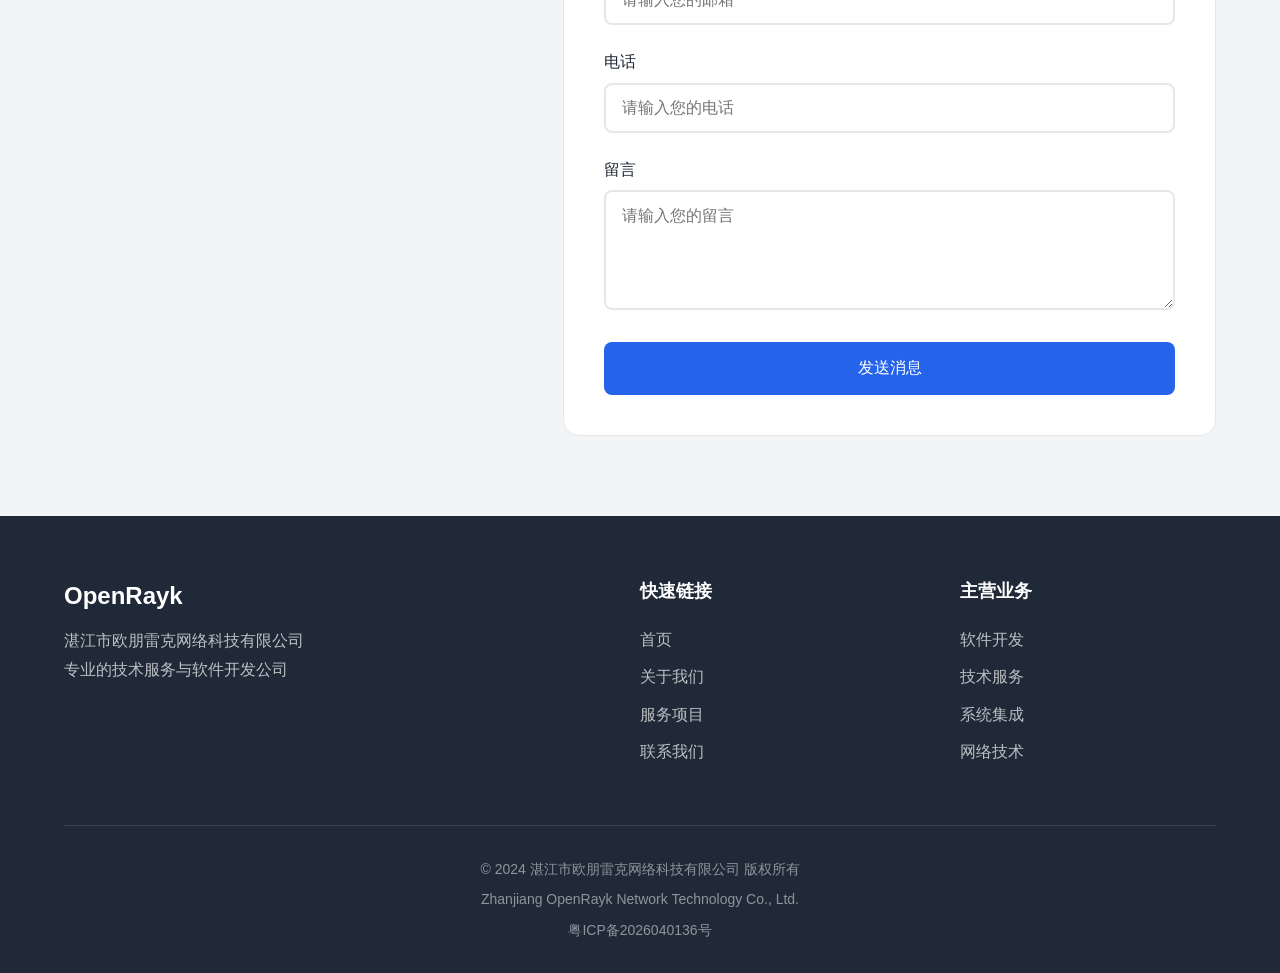
==== commit d4dc2542: "20260411" ====
--- a/index.html
+++ b/index.html
@@ -206,7 +206,7 @@
                                 <p>广东省湛江市</p>
                             </div>
                         </div>
-                        <div class="contact__item">
+                        <!-- <div class="contact__item">
                             <svg class="contact__icon" width="24" height="24" viewBox="0 0 24 24" fill="none" stroke="currentColor" stroke-width="2">
                                 <path d="M22 16.92v3a2 2 0 0 1-2.18 2 19.79 19.79 0 0 1-8.63-3.07 19.5 19.5 0 0 1-6-6 19.79 19.79 0 0 1-3.07-8.67A2 2 0 0 1 4.11 2h3a2 2 0 0 1 2 1.72 12.84 12.84 0 0 0 .7 2.81 2 2 0 0 1-.45 2.11L8.09 9.91a16 16 0 0 0 6 6l1.27-1.27a2 2 0 0 1 2.11-.45 12.84 12.84 0 0 0 2.81.7A2 2 0 0 1 22 16.92z"></path>
                             </svg>
@@ -214,7 +214,7 @@
                                 <h4>联系电话</h4>
                                 <p>+86 XXX-XXXX-XXXX</p>
                             </div>
-                        </div>
+                        </div> -->
                         <div class="contact__item">
                             <svg class="contact__icon" width="24" height="24" viewBox="0 0 24 24" fill="none" stroke="currentColor" stroke-width="2">
                                 <path d="M4 4h16c1.1 0 2 .9 2 2v12c0 1.1-.9 2-2 2H4c-1.1 0-2-.9-2-2V6c0-1.1.9-2 2-2z"></path>
@@ -222,7 +222,7 @@
                             </svg>
                             <div>
                                 <h4>电子邮箱</h4>
-                                <p>contact@openrayk.com</p>
+                                <p>postmaster@openrayk.com</p>
                             </div>
                         </div>
                     </div>
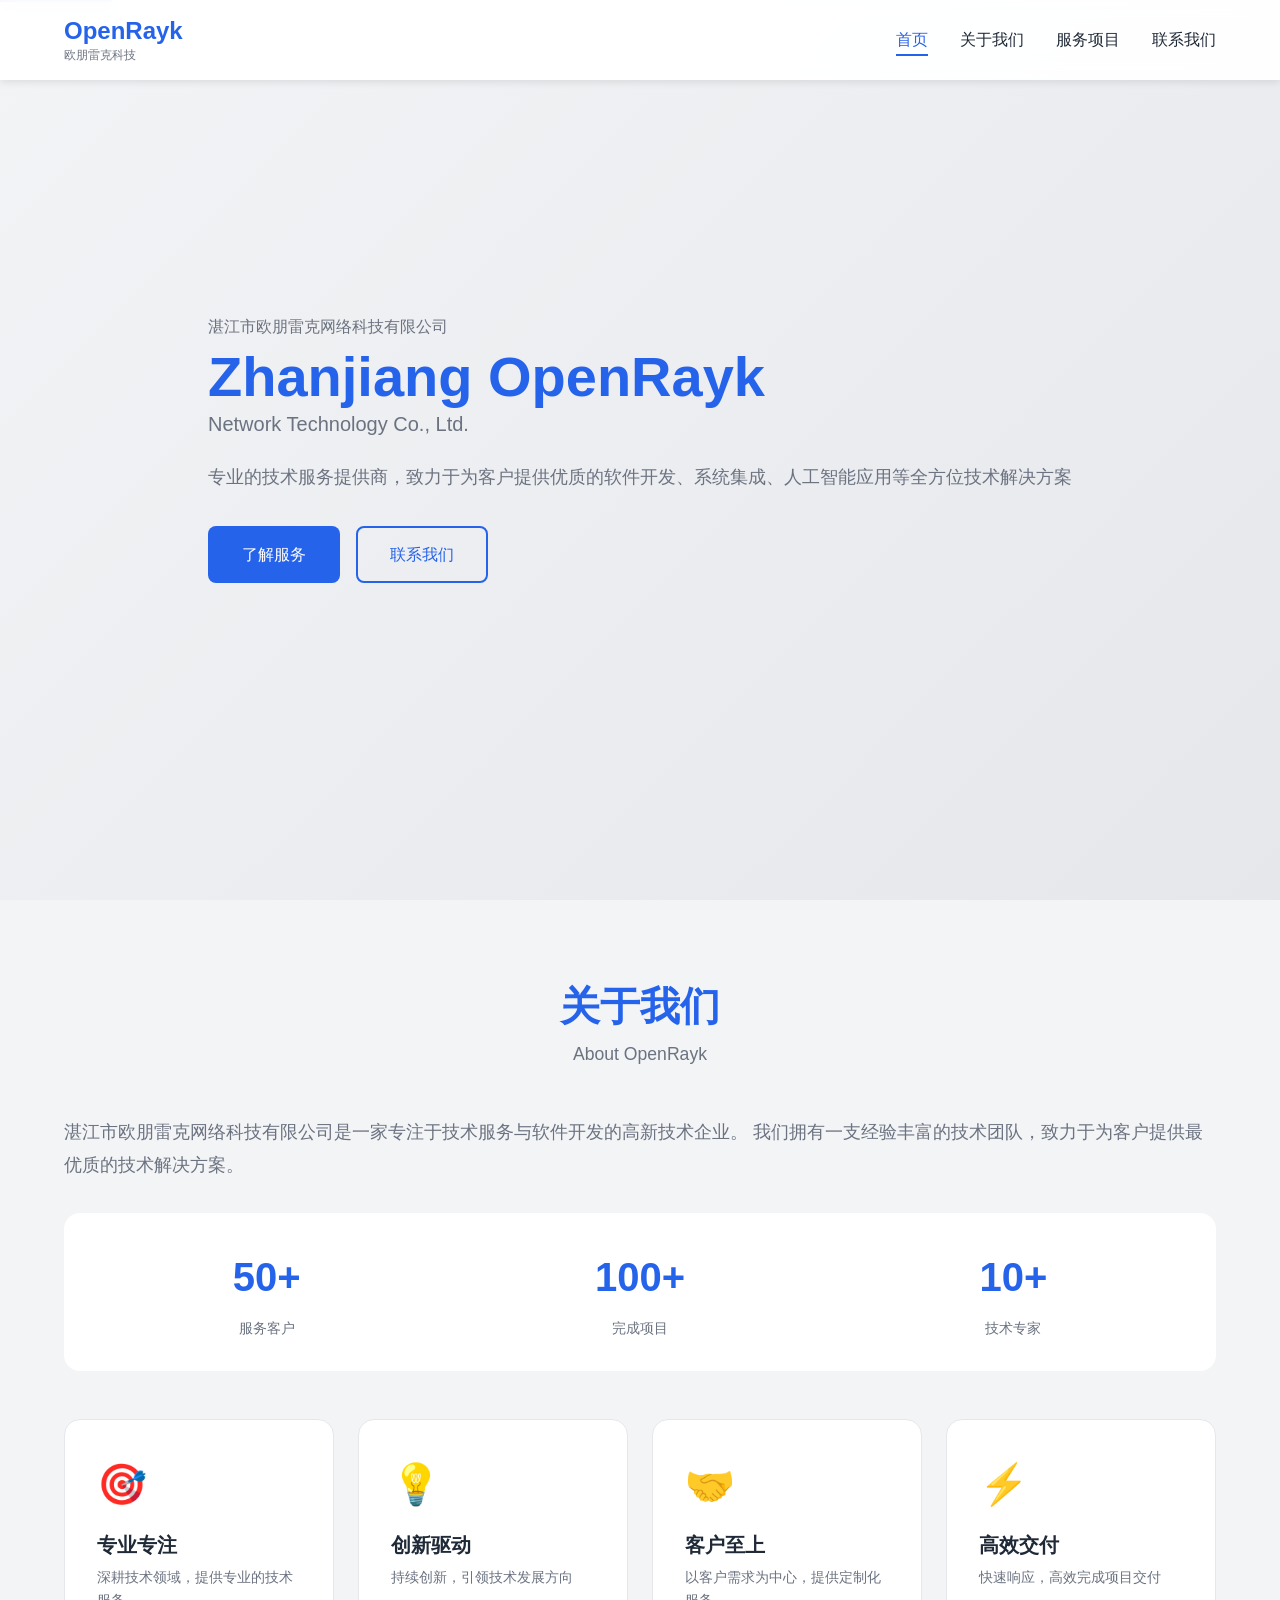
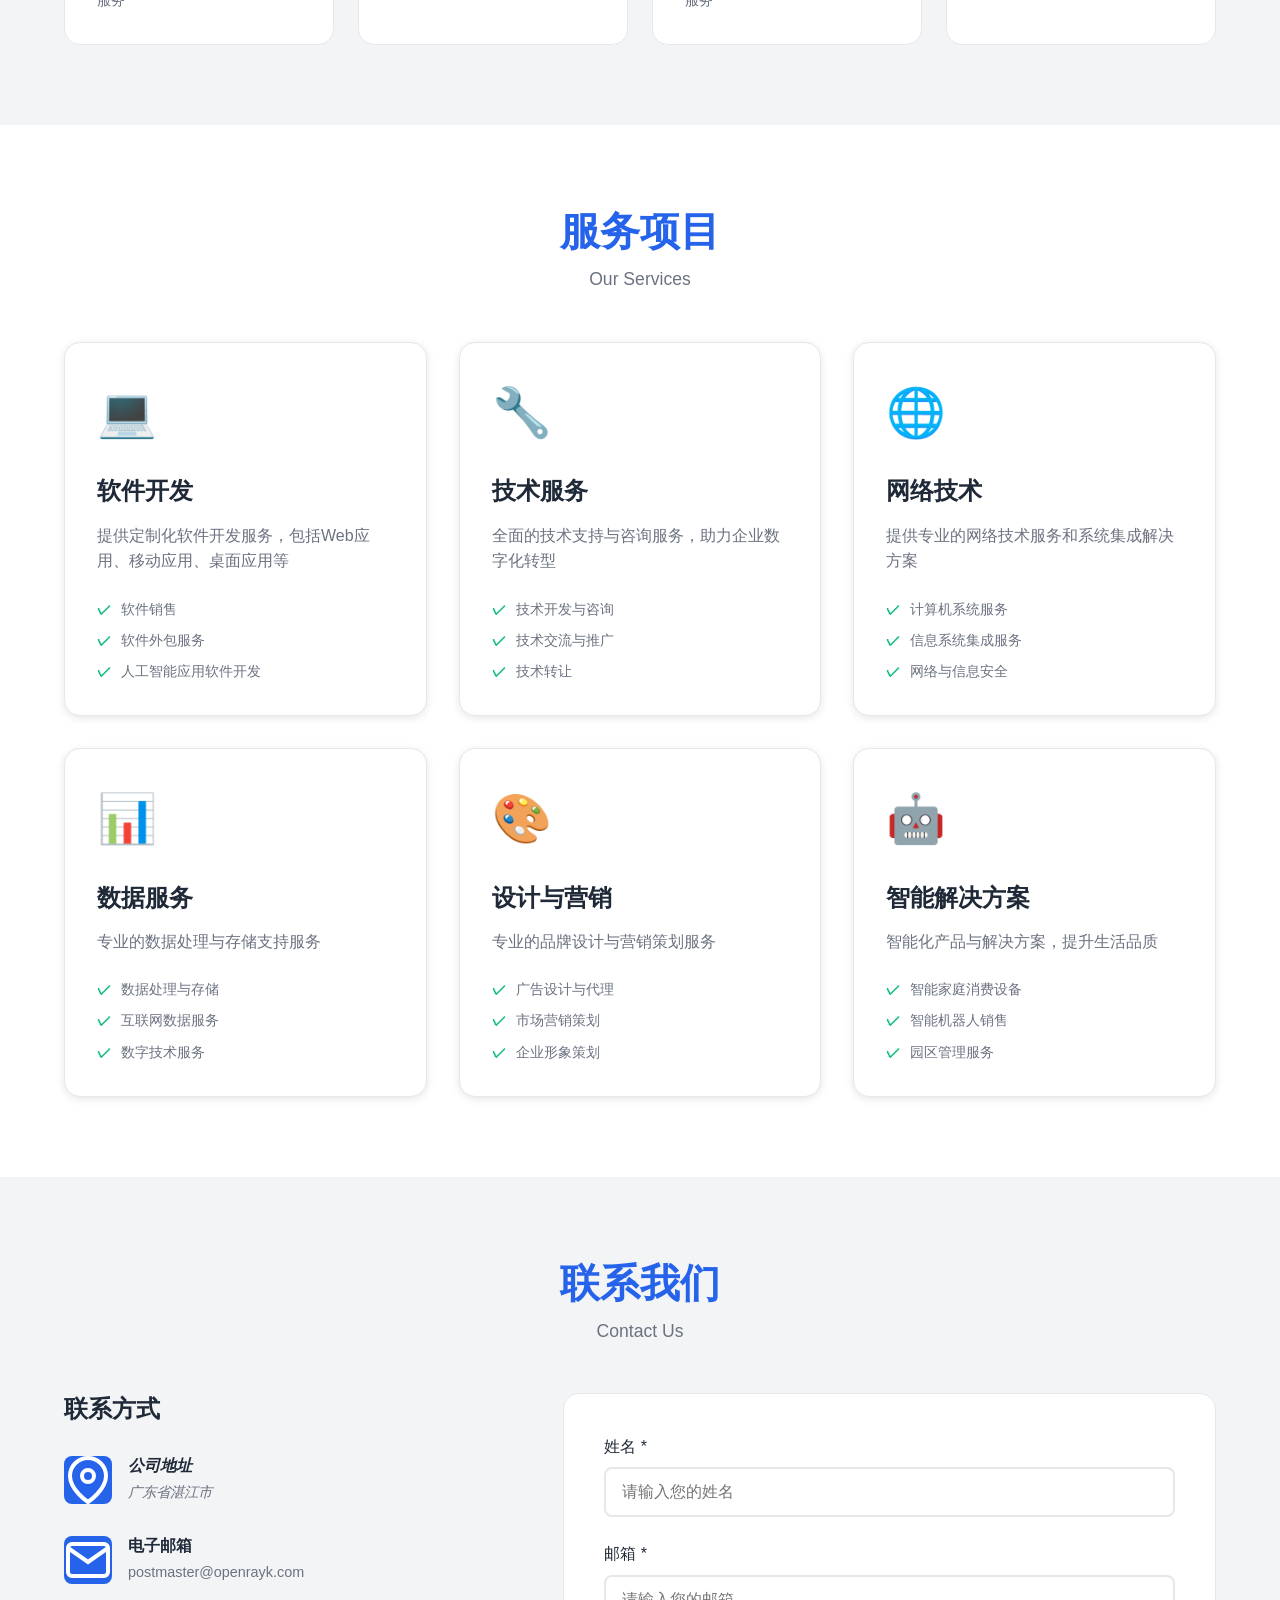
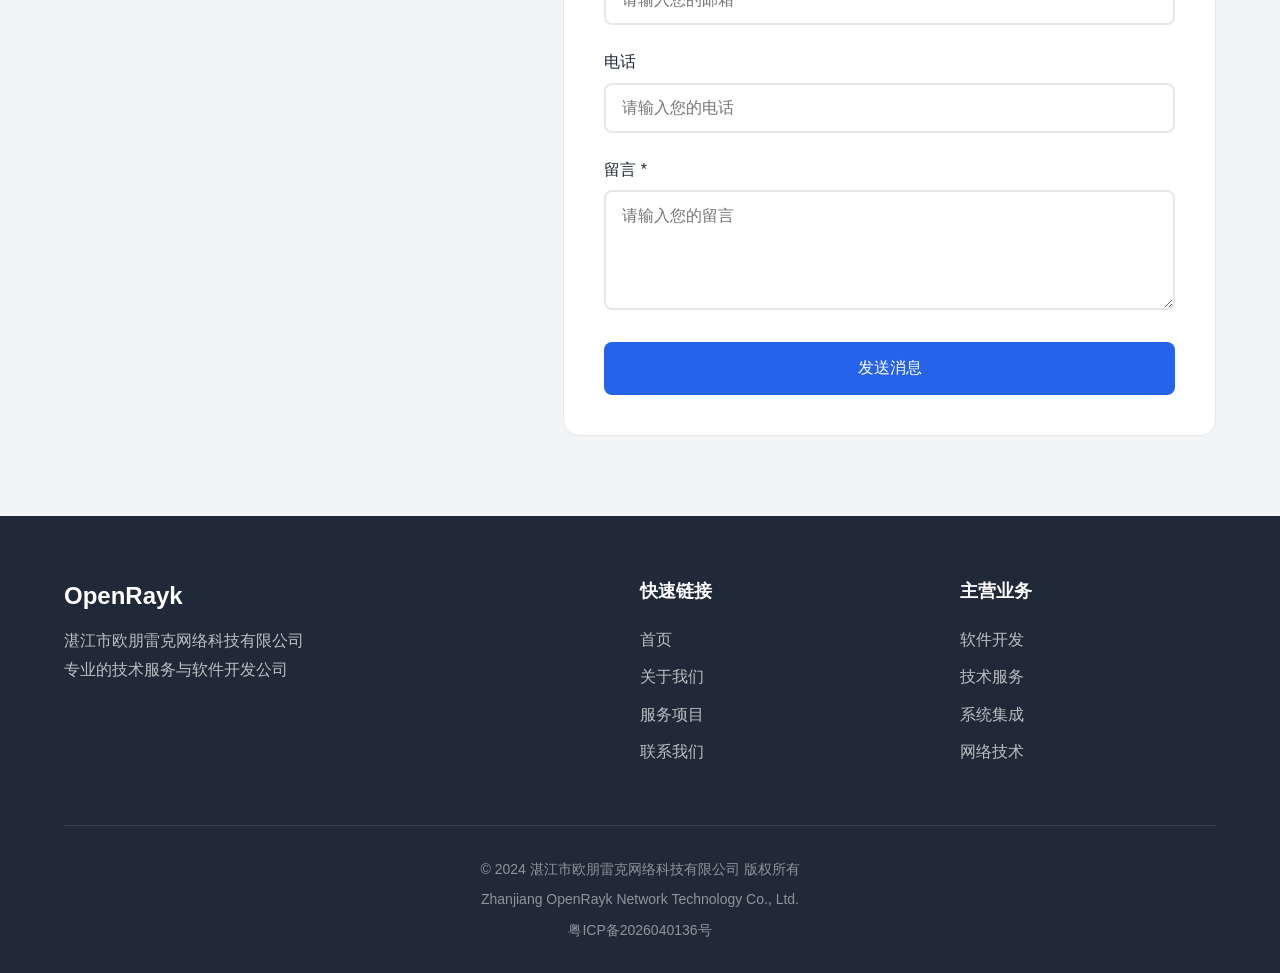
==== commit 595806ba: "20260511" ====
--- a/index.html
+++ b/index.html
@@ -3,35 +3,115 @@
 <head>
     <meta charset="UTF-8">
     <meta name="viewport" content="width=device-width, initial-scale=1.0">
-    <meta name="description" content="湛江市欧朋雷克网络科技有限公司 - 专业的技术服务与软件开发公司">
-    <meta name="keywords" content="软件开发,技术服务,人工智能,网络技术,OpenRayk">
-    <title>湛江市欧朋雷克网络科技有限公司 | OpenRayk Network Technology</title>
+    
+    <!-- 基础SEO Meta标签 -->
+    <title>湛江市欧朋雷克网络科技有限公司 - 专业的软件开发与技术服务商 | OpenRayk</title>
+    <meta name="description" content="湛江市欧朋雷克网络科技有限公司提供专业的软件开发、技术服务、系统集成、人工智能应用等全方位技术解决方案。10+年行业经验，100+成功案例，值得信赖的技术合作伙伴。">
+    <meta name="keywords" content="欧朋雷克,OpenRayk,软件开发,技术服务,系统集成,人工智能,网络技术,湛江软件公司,广东软件开发,定制化开发,数字化转型">
+    <meta name="author" content="湛江市欧朋雷克网络科技有限公司">
+    <meta name="copyright" content="© 2026 湛江市欧朋雷克网络科技有限公司">
+    <meta name="robots" content="index, follow, max-image-preview:large, max-snippet:-1, max-video-preview:-1">
+    <meta name="googlebot" content="index, follow">
+    <link rel="canonical" href="https://openrayk.com/">
+    
+    <!-- Open Graph 社交媒体标签 -->
+    <meta property="og:type" content="website">
+    <meta property="og:title" content="湛江市欧朋雷克网络科技有限公司 - 专业的软件开发与技术服务商">
+    <meta property="og:description" content="提供专业的软件开发、技术服务、系统集成、人工智能应用等全方位技术解决方案。10+年行业经验，100+成功案例。">
+    <meta property="og:url" content="https://openrayk.com/">
+    <meta property="og:site_name" content="OpenRayk 欧朋雷克科技">
+    <meta property="og:locale" content="zh_CN">
+    <meta property="og:image" content="https://openrayk.com/images/og-image.png">
+    <meta property="og:image:width" content="1200">
+    <meta property="og:image:height" content="630">
+    
+    <!-- Twitter Card 标签 -->
+    <meta name="twitter:card" content="summary_large_image">
+    <meta name="twitter:title" content="湛江市欧朋雷克网络科技有限公司 - 专业的软件开发与技术服务商">
+    <meta name="twitter:description" content="提供专业的软件开发、技术服务、系统集成、人工智能应用等全方位技术解决方案。">
+    <meta name="twitter:image" content="https://openrayk.com/images/og-image.png">
+    
+    <!-- 结构化数据 Schema.org JSON-LD -->
+    <script type="application/ld+json">
+    {
+        "@context": "https://schema.org",
+        "@type": "Organization",
+        "name": "湛江市欧朋雷克网络科技有限公司",
+        "alternateName": "OpenRayk",
+        "url": "https://openrayk.com",
+        "logo": "https://openrayk.com/images/logo.png",
+        "description": "专业的技术服务提供商，致力于为客户提供优质的软件开发、系统集成、人工智能应用等全方位技术解决方案",
+        "address": {
+            "@type": "PostalAddress",
+            "addressRegion": "广东省",
+            "addressLocality": "湛江市",
+            "addressCountry": "CN"
+        },
+        "contactPoint": {
+            "@type": "ContactPoint",
+            "email": "postmaster@openrayk.com",
+            "contactType": "customer service"
+        },
+        "sameAs": []
+    }
+    </script>
+    
+    <script type="application/ld+json">
+    {
+        "@context": "https://schema.org",
+        "@type": "WebSite",
+        "name": "OpenRayk 欧朋雷克科技",
+        "alternateName": "湛江市欧朋雷克网络科技有限公司",
+        "url": "https://openrayk.com",
+        "potentialAction": {
+            "@type": "SearchAction",
+            "target": "https://openrayk.com/search?q={search_term_string}",
+            "query-input": "required name=search_term_string"
+        }
+    }
+    </script>
+
+    <script type="application/ld+json">
+    {
+        "@context": "https://schema.org",
+        "@type": "BreadcrumbList",
+        "itemListElement": [
+            {
+                "@type": "ListItem",
+                "position": 1,
+                "name": "首页",
+                "item": "https://openrayk.com/"
+            }
+        ]
+    }
+    </script>
+    
     <link rel="stylesheet" href="styles.css">
     <link rel="icon" type="image/png" href="data:image/svg+xml,<svg xmlns='http://www.w3.org/2000/svg' viewBox='0 0 100 100'><text y='.9em' font-size='90'>🌐</text></svg>">
 </head>
 <body>
-    <header class="header" id="header">
-        <nav class="nav container">
+    <header class="header" id="header" role="banner">
+        <nav class="nav container" aria-label="主导航">
             <div class="nav__logo">
-                <h1>OpenRayk</h1>
+                <h1><a href="/" aria-label="OpenRayk 欧朋雷克科技 - 返回首页">OpenRayk</a></h1>
                 <span class="nav__subtitle">欧朋雷克科技</span>
             </div>
-            <div class="nav__menu" id="nav-menu">
-                <ul class="nav__list">
-                    <li class="nav__item"><a href="#home" class="nav__link active">首页</a></li>
-                    <li class="nav__item"><a href="#about" class="nav__link">关于我们</a></li>
-                    <li class="nav__item"><a href="#services" class="nav__link">服务项目</a></li>
-                    <li class="nav__item"><a href="#contact" class="nav__link">联系我们</a></li>
+            <div class="nav__menu" id="nav-menu" aria-label="移动端菜单">
+                <ul class="nav__list" role="menubar">
+                    <li class="nav__item" role="none"><a href="#home" class="nav__link active" role="menuitem">首页</a></li>
+                    <li class="nav__item" role="none"><a href="#about" class="nav__link" role="menuitem">关于我们</a></li>
+                    <li class="nav__item" role="none"><a href="#services" class="nav__link" role="menuitem">服务项目</a></li>
+                    <li class="nav__item" role="none"><a href="#contact" class="nav__link" role="menuitem">联系我们</a></li>
                 </ul>
-                <div class="nav__close" id="nav-close">
-                    <svg width="24" height="24" viewBox="0 0 24 24" fill="none" stroke="currentColor" stroke-width="2">
+                <button class="nav__close" id="nav-close" aria-label="关闭菜单">
+                    <svg width="24" height="24" viewBox="0 0 24 24" fill="none" stroke="currentColor" stroke-width="2" aria-hidden="true">
                         <line x1="18" y1="6" x2="6" y2="18"></line>
                         <line x1="6" y1="6" x2="18" y2="18"></line>
                     </svg>
-                </div>
-            </div>
-            <div class="nav__toggle" id="nav-toggle">
-                <svg width="24" height="24" viewBox="0 0 24 24" fill="none" stroke="currentColor" stroke-width="2">
+                </button>
+            </div>
+            <button class="nav__toggle" id="nav-toggle" aria-label="打开菜单" aria-expanded="false">
+                <svg width="24" height="24" viewBox="0 0 24 24" fill="none" stroke="currentColor" stroke-width="2" aria-hidden="true">
                     <line x1="3" y1="12" x2="21" y2="12"></line>
                     <line x1="3" y1="6" x2="21" y2="6"></line>
                     <line x1="3" y1="18" x2="21" y2="18"></line>
@@ -40,11 +120,11 @@
         </nav>
     </header>
 
-    <main class="main">
-        <section class="hero section" id="home">
+    <main class="main" role="main">
+        <section class="hero section" id="home" aria-labelledby="hero-title">
             <div class="hero__container container">
-                <div class="hero__content">
-                    <h2 class="hero__title">
+                <article class="hero__content">
+                    <h2 id="hero-title" class="hero__title">
                         <span class="hero__title-small">湛江市欧朋雷克网络科技有限公司</span>
                         <span class="hero__title-main">Zhanjiang OpenRayk</span>
                         <span class="hero__title-sub">Network Technology Co., Ltd.</span>
@@ -56,22 +136,22 @@
                         <a href="#services" class="button button--primary">了解服务</a>
                         <a href="#contact" class="button button--outline">联系我们</a>
                     </div>
-                </div>
+                </article>
             </div>
         </section>
 
-        <section class="about section" id="about">
+        <section class="about section" id="about" aria-labelledby="about-title">
             <div class="container">
-                <h2 class="section__title">关于我们</h2>
+                <h2 id="about-title" class="section__title">关于我们</h2>
                 <p class="section__subtitle">About OpenRayk</p>
                 
-                <div class="about__content">
+                <div class="about__content" itemscope itemtype="https://schema.org/AboutPage">
                     <div class="about__info">
-                        <p class="about__description">
+                        <p class="about__description" itemprop="description">
                             湛江市欧朋雷克网络科技有限公司是一家专注于技术服务与软件开发的高新技术企业。
                             我们拥有一支经验丰富的技术团队，致力于为客户提供最优质的技术解决方案。
                         </p>
-                        <div class="about__stats">
+                        <div class="about__stats" aria-label="公司数据统计">
                             <div class="stat__item">
                                 <span class="stat__number">50+</span>
                                 <span class="stat__text">服务客户</span>
@@ -87,117 +167,126 @@
                         </div>
                     </div>
                     
-                    <div class="about__features">
-                        <div class="feature__card">
-                            <div class="feature__icon">🎯</div>
+                    <div class="about__features" aria-label="核心优势">
+                        <article class="feature__card">
+                            <div class="feature__icon" role="img" aria-label="专业专注图标">🎯</div>
                             <h3 class="feature__title">专业专注</h3>
                             <p class="feature__description">深耕技术领域，提供专业的技术服务</p>
-                        </div>
-                        <div class="feature__card">
-                            <div class="feature__icon">💡</div>
+                        </article>
+                        <article class="feature__card">
+                            <div class="feature__icon" role="img" aria-label="创新驱动图标">💡</div>
                             <h3 class="feature__title">创新驱动</h3>
                             <p class="feature__description">持续创新，引领技术发展方向</p>
-                        </div>
-                        <div class="feature__card">
-                            <div class="feature__icon">🤝</div>
+                        </article>
+                        <article class="feature__card">
+                            <div class="feature__icon" role="img" aria-label="客户至上图标">🤝</div>
                             <h3 class="feature__title">客户至上</h3>
                             <p class="feature__description">以客户需求为中心，提供定制化服务</p>
-                        </div>
-                        <div class="feature__card">
-                            <div class="feature__icon">⚡</div>
+                        </article>
+                        <article class="feature__card">
+                            <div class="feature__icon" role="img" aria-label="高效交付图标">⚡</div>
                             <h3 class="feature__title">高效交付</h3>
                             <p class="feature__description">快速响应，高效完成项目交付</p>
-                        </div>
+                        </article>
                     </div>
                 </div>
             </div>
         </section>
 
-        <section class="services section" id="services">
+        <section class="services section" id="services" aria-labelledby="services-title">
             <div class="container">
-                <h2 class="section__title">服务项目</h2>
+                <h2 id="services-title" class="section__title">服务项目</h2>
                 <p class="section__subtitle">Our Services</p>
                 
-                <div class="services__grid">
-                    <div class="service__card">
-                        <div class="service__icon">💻</div>
-                        <h3 class="service__title">软件开发</h3>
-                        <p class="service__description">提供定制化软件开发服务，包括Web应用、移动应用、桌面应用等</p>
+                <div class="services__grid" itemscope itemtype="https://schema.org/ItemList">
+                    <meta itemprop="name" content="服务项目列表">
+                    <link itemprop="itemListOrder" href="https://schema.org/ItemListOrderAscending">
+                    
+                    <article class="service__card" itemscope itemtype="https://schema.org/Service" itemprop="itemListElement">
+                        <meta itemprop="position" content="1">
+                        <div class="service__icon" role="img" aria-label="软件开发图标">💻</div>
+                        <h3 class="service__title" itemprop="name">软件开发</h3>
+                        <p class="service__description" itemprop="description">提供定制化软件开发服务，包括Web应用、移动应用、桌面应用等</p>
                         <ul class="service__list">
                             <li>软件销售</li>
                             <li>软件外包服务</li>
                             <li>人工智能应用软件开发</li>
                         </ul>
-                    </div>
-
-                    <div class="service__card">
-                        <div class="service__icon">🔧</div>
-                        <h3 class="service__title">技术服务</h3>
-                        <p class="service__description">全面的技术支持与咨询服务，助力企业数字化转型</p>
+                    </article>
+
+                    <article class="service__card" itemscope itemtype="https://schema.org/Service" itemprop="itemListElement">
+                        <meta itemprop="position" content="2">
+                        <div class="service__icon" role="img" aria-label="技术服务图标">🔧</div>
+                        <h3 class="service__title" itemprop="name">技术服务</h3>
+                        <p class="service__description" itemprop="description">全面的技术支持与咨询服务，助力企业数字化转型</p>
                         <ul class="service__list">
                             <li>技术开发与咨询</li>
                             <li>技术交流与推广</li>
                             <li>技术转让</li>
                         </ul>
-                    </div>
-
-                    <div class="service__card">
-                        <div class="service__icon">🌐</div>
-                        <h3 class="service__title">网络技术</h3>
-                        <p class="service__description">提供专业的网络技术服务和系统集成解决方案</p>
+                    </article>
+
+                    <article class="service__card" itemscope itemtype="https://schema.org/Service" itemprop="itemListElement">
+                        <meta itemprop="position" content="3">
+                        <div class="service__icon" role="img" aria-label="网络技术图标">🌐</div>
+                        <h3 class="service__title" itemprop="name">网络技术</h3>
+                        <p class="service__description" itemprop="description">提供专业的网络技术服务和系统集成解决方案</p>
                         <ul class="service__list">
                             <li>计算机系统服务</li>
                             <li>信息系统集成服务</li>
                             <li>网络与信息安全</li>
                         </ul>
-                    </div>
-
-                    <div class="service__card">
-                        <div class="service__icon">📊</div>
-                        <h3 class="service__title">数据服务</h3>
-                        <p class="service__description">专业的数据处理与存储支持服务</p>
+                    </article>
+
+                    <article class="service__card" itemscope itemtype="https://schema.org/Service" itemprop="itemListElement">
+                        <meta itemprop="position" content="4">
+                        <div class="service__icon" role="img" aria-label="数据服务图标">📊</div>
+                        <h3 class="service__title" itemprop="name">数据服务</h3>
+                        <p class="service__description" itemprop="description">专业的数据处理与存储支持服务</p>
                         <ul class="service__list">
                             <li>数据处理与存储</li>
                             <li>互联网数据服务</li>
                             <li>数字技术服务</li>
                         </ul>
-                    </div>
-
-                    <div class="service__card">
-                        <div class="service__icon">🎨</div>
-                        <h3 class="service__title">设计与营销</h3>
-                        <p class="service__description">专业的品牌设计与营销策划服务</p>
+                    </article>
+
+                    <article class="service__card" itemscope itemtype="https://schema.org/Service" itemprop="itemListElement">
+                        <meta itemprop="position" content="5">
+                        <div class="service__icon" role="img" aria-label="设计与营销图标">🎨</div>
+                        <h3 class="service__title" itemprop="name">设计与营销</h3>
+                        <p class="service__description" itemprop="description">专业的品牌设计与营销策划服务</p>
                         <ul class="service__list">
                             <li>广告设计与代理</li>
                             <li>市场营销策划</li>
                             <li>企业形象策划</li>
                         </ul>
-                    </div>
-
-                    <div class="service__card">
-                        <div class="service__icon">🤖</div>
-                        <h3 class="service__title">智能解决方案</h3>
-                        <p class="service__description">智能化产品与解决方案，提升生活品质</p>
+                    </article>
+
+                    <article class="service__card" itemscope itemtype="https://schema.org/Service" itemprop="itemListElement">
+                        <meta itemprop="position" content="6">
+                        <div class="service__icon" role="img" aria-label="智能解决方案图标">🤖</div>
+                        <h3 class="service__title" itemprop="name">智能解决方案</h3>
+                        <p class="service__description" itemprop="description">智能化产品与解决方案，提升生活品质</p>
                         <ul class="service__list">
                             <li>智能家庭消费设备</li>
                             <li>智能机器人销售</li>
                             <li>园区管理服务</li>
                         </ul>
-                    </div>
+                    </article>
                 </div>
             </div>
         </section>
 
-        <section class="contact section" id="contact">
+        <section class="contact section" id="contact" aria-labelledby="contact-title">
             <div class="container">
-                <h2 class="section__title">联系我们</h2>
+                <h2 id="contact-title" class="section__title">联系我们</h2>
                 <p class="section__subtitle">Contact Us</p>
                 
                 <div class="contact__content">
                     <div class="contact__info">
                         <h3 class="contact__title">联系方式</h3>
-                        <div class="contact__item">
-                            <svg class="contact__icon" width="24" height="24" viewBox="0 0 24 24" fill="none" stroke="currentColor" stroke-width="2">
+                        <address class="contact__item">
+                            <svg class="contact__icon" width="24" height="24" viewBox="0 0 24 24" fill="none" stroke="currentColor" stroke-width="2" aria-hidden="true">
                                 <path d="M21 10c0 7-9 13-9 13s-9-6-9-13a9 9 0 0 1 18 0z"></path>
                                 <circle cx="12" cy="10" r="3"></circle>
                             </svg>
@@ -205,9 +294,9 @@
                                 <h4>公司地址</h4>
                                 <p>广东省湛江市</p>
                             </div>
-                        </div>
+                        </address>
                         <!-- <div class="contact__item">
-                            <svg class="contact__icon" width="24" height="24" viewBox="0 0 24 24" fill="none" stroke="currentColor" stroke-width="2">
+                            <svg class="contact__icon" width="24" height="24" viewBox="0 0 24 24" fill="none" stroke="currentColor" stroke-width="2" aria-hidden="true">
                                 <path d="M22 16.92v3a2 2 0 0 1-2.18 2 19.79 19.79 0 0 1-8.63-3.07 19.5 19.5 0 0 1-6-6 19.79 19.79 0 0 1-3.07-8.67A2 2 0 0 1 4.11 2h3a2 2 0 0 1 2 1.72 12.84 12.84 0 0 0 .7 2.81 2 2 0 0 1-.45 2.11L8.09 9.91a16 16 0 0 0 6 6l1.27-1.27a2 2 0 0 1 2.11-.45 12.84 12.84 0 0 0 2.81.7A2 2 0 0 1 22 16.92z"></path>
                             </svg>
                             <div>
@@ -216,34 +305,34 @@
                             </div>
                         </div> -->
                         <div class="contact__item">
-                            <svg class="contact__icon" width="24" height="24" viewBox="0 0 24 24" fill="none" stroke="currentColor" stroke-width="2">
+                            <svg class="contact__icon" width="24" height="24" viewBox="0 0 24 24" fill="none" stroke="currentColor" stroke-width="2" aria-hidden="true">
                                 <path d="M4 4h16c1.1 0 2 .9 2 2v12c0 1.1-.9 2-2 2H4c-1.1 0-2-.9-2-2V6c0-1.1.9-2 2-2z"></path>
                                 <polyline points="22,6 12,13 2,6"></polyline>
                             </svg>
                             <div>
                                 <h4>电子邮箱</h4>
-                                <p>postmaster@openrayk.com</p>
+                                <p><a href="mailto:postmaster@openrayk.com" itemprop="email">postmaster@openrayk.com</a></p>
                             </div>
                         </div>
                     </div>
 
                     <div class="contact__form-wrapper">
-                        <form class="contact__form" id="contact-form">
+                        <form class="contact__form" id="contact-form" action="#" method="POST" novalidate aria-label="联系表单">
                             <div class="form__group">
-                                <label for="name" class="form__label">姓名</label>
-                                <input type="text" id="name" name="name" class="form__input" placeholder="请输入您的姓名" required>
+                                <label for="name" class="form__label">姓名 <span aria-label="必填">*</span></label>
+                                <input type="text" id="name" name="name" class="form__input" placeholder="请输入您的姓名" required autocomplete="name" aria-required="true">
                             </div>
                             <div class="form__group">
-                                <label for="email" class="form__label">邮箱</label>
-                                <input type="email" id="email" name="email" class="form__input" placeholder="请输入您的邮箱" required>
+                                <label for="email" class="form__label">邮箱 <span aria-label="必填">*</span></label>
+                                <input type="email" id="email" name="email" class="form__input" placeholder="请输入您的邮箱" required autocomplete="email" aria-required="true">
                             </div>
                             <div class="form__group">
                                 <label for="phone" class="form__label">电话</label>
-                                <input type="tel" id="phone" name="phone" class="form__input" placeholder="请输入您的电话">
+                                <input type="tel" id="phone" name="phone" class="form__input" placeholder="请输入您的电话" autocomplete="tel">
                             </div>
                             <div class="form__group">
-                                <label for="message" class="form__label">留言</label>
-                                <textarea id="message" name="message" class="form__textarea" placeholder="请输入您的留言" rows="4" required></textarea>
+                                <label for="message" class="form__label">留言 <span aria-label="必填">*</span></label>
+                                <textarea id="message" name="message" class="form__textarea" placeholder="请输入您的留言" rows="4" required aria-required="true"></textarea>
                             </div>
                             <button type="submit" class="button button--primary button--full">发送消息</button>
                         </form>
@@ -253,7 +342,7 @@
         </section>
     </main>
 
-    <footer class="footer">
+    <footer class="footer" role="contentinfo">
         <div class="container">
             <div class="footer__content">
                 <div class="footer__info">
@@ -263,7 +352,7 @@
                         专业的技术服务与软件开发公司
                     </p>
                 </div>
-                <div class="footer__links">
+                <nav class="footer__links" aria-label="快速链接">
                     <h4>快速链接</h4>
                     <ul>
                         <li><a href="#home">首页</a></li>
@@ -271,8 +360,8 @@
                         <li><a href="#services">服务项目</a></li>
                         <li><a href="#contact">联系我们</a></li>
                     </ul>
-                </div>
-                <div class="footer__services">
+                </nav>
+                <div class="footer__services" aria-label="主营业务">
                     <h4>主营业务</h4>
                     <ul>
                         <li>软件开发</li>
@@ -290,7 +379,7 @@
         </div>
     </footer>
 
-    <a href="#home" class="scrolltop" id="scrolltop">
+    <a href="#home" class="scrolltop" id="scrolltop" aria-label="返回顶部" title="返回顶部">
         <svg width="24" height="24" viewBox="0 0 24 24" fill="none" stroke="currentColor" stroke-width="2">
             <polyline points="18 15 12 9 6 15"></polyline>
         </svg>
--- a/styles.css
+++ b/styles.css
@@ -13,6 +13,10 @@
     --transition: all 0.3s ease;
     --radius: 8px;
     --radius-lg: 16px;
+    
+    /* SEO优化：焦点可见性颜色 */
+    --focus-color: var(--primary-color);
+    --focus-offset: 2px;
 }
 
 *
@@ -24,6 +28,11 @@
 
 html {
     scroll-behavior: smooth;
+    
+    /* 性能优化：优化渲染性能 */
+    -webkit-text-size-adjust: 100%;
+    -moz-text-size-adjust: 100%;
+    text-size-adjust: 100%;
 }
 
 body {
@@ -32,6 +41,11 @@
     line-height: 1.6;
     color: var(--text-color);
     background-color: var(--bg-color);
+    
+    /* 可访问性：优化文本渲染 */
+    -webkit-font-smoothing: antialiased;
+    -moz-osx-font-smoothing: grayscale;
+    text-rendering: optimizeLegibility;
 }
 h1, h2, h3, h4 {
     font-weight: 600;
@@ -40,7 +54,26 @@
 a {
     text-decoration: none;
     color: inherit;
-}
+    
+    /* SEO/可访问性：改善焦点可见性 */
+    &:focus-visible {
+        outline: 2px solid var(--focus-color);
+        outline-offset: var(--focus-offset);
+        border-radius: 2px;
+    }
+}
+
+/* SEO优化：键盘导航焦点样式 */
+:focus-visible {
+    outline: 2px solid var(--focus-color);
+    outline-offset: var(--focus-offset);
+}
+
+/* 移除默认焦点样式（仅对鼠标用户） */
+:focus:not(:focus-visible) {
+    outline: none;
+}
+
 ul {
     list-style: none;
 }
@@ -582,3 +615,150 @@
         grid-template-columns: 1fr;
     }
 }
+
+/* ==================== SEO优化：可访问性与性能增强 ==================== */
+
+/* 减少动画（为有前庭功能障碍的用户） */
+@media (prefers-reduced-motion: reduce) {
+    *,
+    *::before,
+    *::after {
+        animation-duration: 0.01ms !important;
+        animation-iteration-count: 1 !important;
+        transition-duration: 0.01ms !important;
+        scroll-behavior: auto !important;
+    }
+    
+    html {
+        scroll-behavior: auto;
+    }
+}
+
+/* 高对比度模式支持 */
+@media (prefers-contrast: high) {
+    :root {
+        --primary-color: #0000cc;
+        --text-color: #000000;
+        --border-color: #000000;
+    }
+    
+    .button--outline {
+        border-width: 3px;
+    }
+}
+
+/* 打印样式优化（有利于SEO和用户体验） */
+@media print {
+    *,
+    *::before,
+    *::after {
+        background: transparent !important;
+        color: black !important;
+        box-shadow: none !important;
+        text-shadow: none !important;
+    }
+    
+    header,
+    footer,
+    .scrolltop,
+    .nav__toggle,
+    .nav__close,
+    .contact__form-wrapper,
+    button {
+        display: none !important;
+    }
+    
+    a,
+    a:visited {
+        text-decoration: underline;
+    }
+    
+    a[href]::after {
+        content: " (" attr(href) ")";
+    }
+    
+    body {
+        font-size: 12pt;
+        line-height: 1.5;
+    }
+    
+    h1, h2, h3, h4 {
+        page-break-after: avoid;
+    }
+    
+    p, h2, h3 {
+        orphans: 3;
+        widows: 3;
+    }
+    
+    section {
+        page-break-inside: avoid;
+    }
+    
+    .container {
+        max-width: 100%;
+        padding: 0;
+    }
+    
+    .hero {
+        min-height: auto;
+        padding-top: 0;
+    }
+    
+    .section {
+        padding: 1rem 0;
+    }
+}
+
+/* 深色模式支持（可选） */
+@media (prefers-color-scheme: dark) {
+    :root {
+        --bg-color: #1a1a1a;
+        --bg-secondary: #2d2d2d;
+        --text-color: #f5f5f5;
+        --text-light: #b0b0b0;
+        --border-color: #404040;
+        --shadow: 0 2px 8px 0 rgb(0 0 0 / 0.4);
+    }
+    
+    .header {
+        background: rgba(26, 26, 26, 0.95);
+    }
+    
+    .nav__menu {
+        background: var(--bg-color);
+    }
+    
+    .about__stats,
+    .feature__card,
+    .service__card,
+    .contact__form-wrapper {
+        background: var(--bg-secondary);
+        border-color: var(--border-color);
+    }
+    
+    .footer {
+        background: #0a0a0a;
+    }
+}
+
+/* 跳转链接（提升键盘导航体验） */
+.skip-link {
+    position: absolute;
+    top: -40px;
+    left: 0;
+    background: var(--primary-color);
+    color: white;
+    padding: 8px;
+    text-decoration: none;
+    z-index: 100;
+}
+
+.skip-link:focus {
+    top: 0;
+}
+
+/* 图片懒加载占位符优化 */
+img[loading="lazy"] {
+    background-color: var(--bg-secondary);
+}
